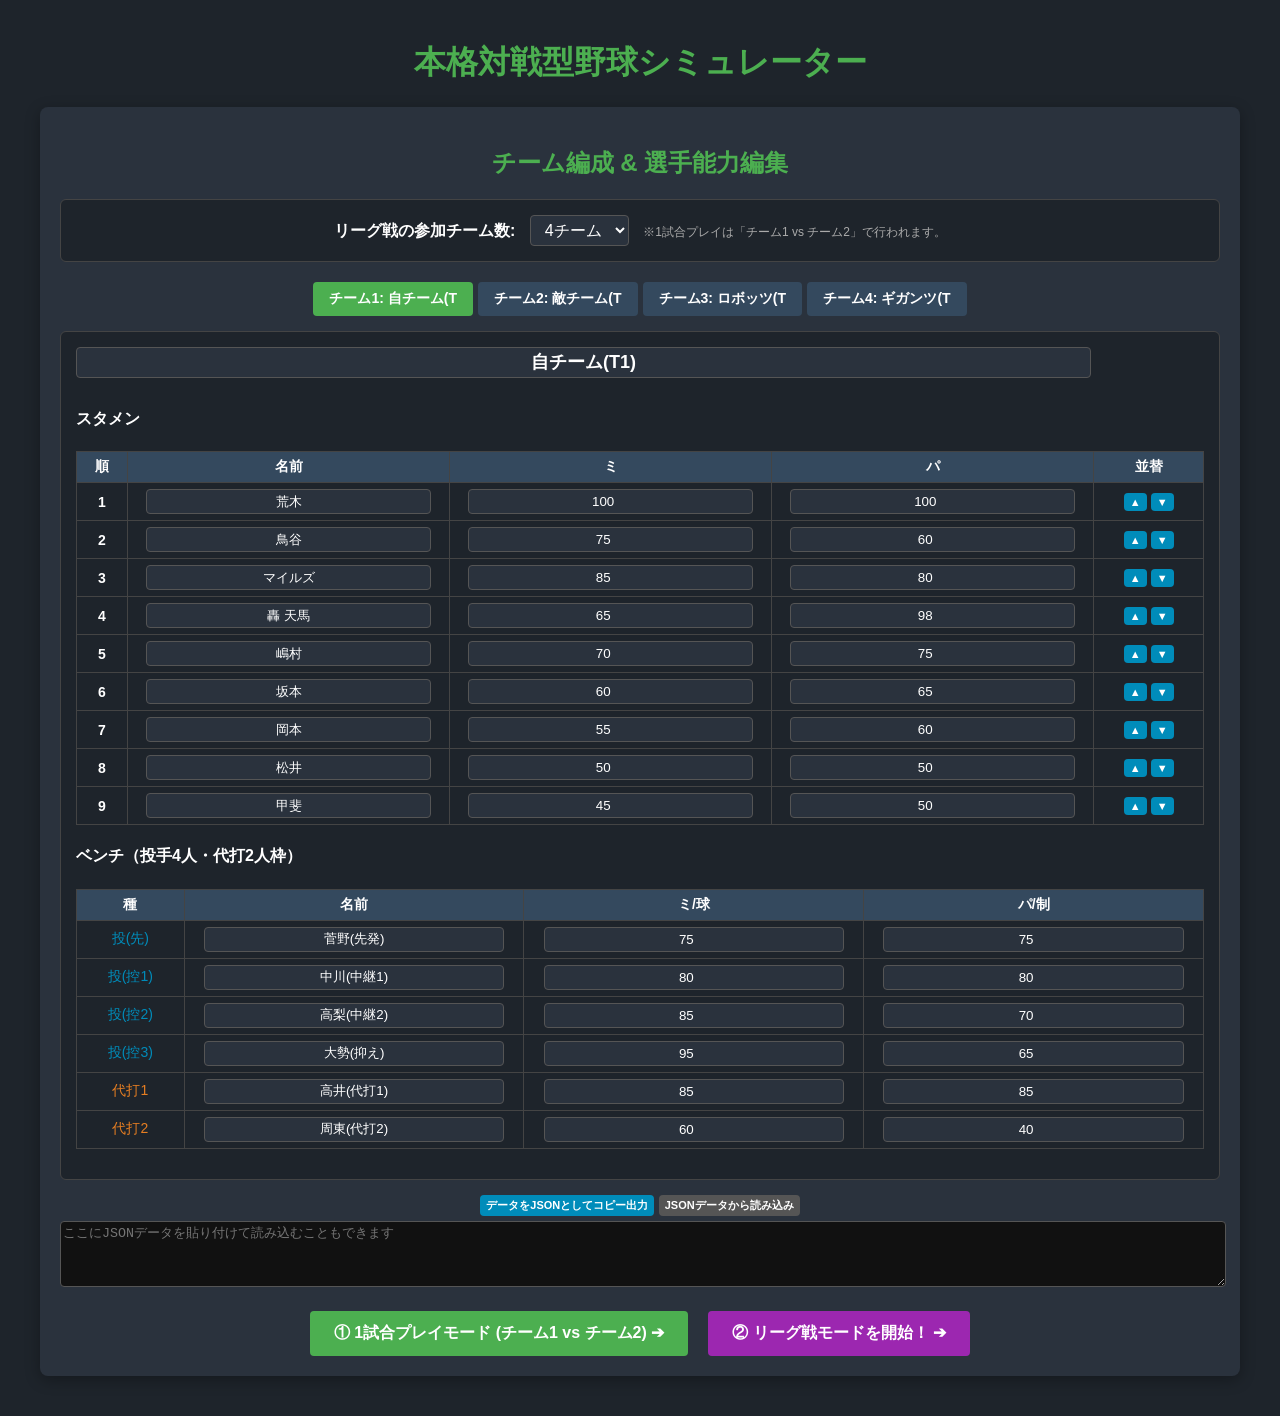
==== index.html.html @ 8494cbc6 "Add files via upload" ====
<!DOCTYPE html>
<html lang="ja">
<head>
    <meta charset="UTF-8">
    <meta name="viewport" content="width=device-width, initial-scale=1.0">
    <title>本格対戦型野球シミュレーター v11</title>
    <style>
        body {
            font-family: 'Helvetica Neue', Arial, sans-serif;
            background-color: #1e242b;
            color: #fff;
            margin: 0;
            padding: 20px;
        }
        h1, h2, h3 {
            text-align: center;
            color: #4caf50;
        }
        .container {
            max-width: 1200px;
            margin: 0 auto;
        }
        .box {
            background: #2a323d;
            padding: 20px;
            border-radius: 8px;
            box-shadow: 0 4px 15px rgba(0,0,0,0.3);
            margin-bottom: 20px;
        }
        .hidden { display: none !important; }
        
        /* 編集画面のレイアウト */
        .config-panel {
            background: #1e242b;
            padding: 15px;
            border-radius: 6px;
            margin-bottom: 20px;
            text-align: center;
            border: 1px solid #444;
        }
        .config-panel label {
            font-size: 16px;
            font-weight: bold;
            margin-right: 10px;
        }
        .config-panel select {
            font-size: 16px;
            padding: 5px 10px;
            background: #2a323d;
            color: #fff;
            border: 1px solid #555;
            border-radius: 4px;
        }
        .setup-tabs {
            display: flex;
            justify-content: center;
            gap: 5px;
            margin-bottom: 15px;
            flex-wrap: wrap;
        }
        .tab-btn {
            background: #34495e;
            color: #fff;
            padding: 8px 16px;
            border-radius: 4px;
            font-size: 14px;
        }
        .tab-btn.active {
            background: #4caf50;
        }
        .team-edit-area {
            background: #1e242b;
            padding: 15px;
            border-radius: 6px;
            border: 1px solid #444;
        }
        .team-name-input {
            width: 100%;
            font-size: 18px;
            font-weight: bold;
            color: #4caf50;
            background: #1e242b;
            border: 2px solid #4caf50;
            padding: 6px;
            border-radius: 4px;
            margin-bottom: 10px;
            box-sizing: border-box;
        }
        table {
            width: 100%;
            border-collapse: collapse;
            margin-bottom: 15px;
            background: #1e242b;
            font-size: 14px;
        }
        th, td {
            border: 1px solid #444;
            padding: 6px 8px;
            text-align: center;
        }
        th { background-color: #34495e; color: #fff; }
        input[type="text"], input[type="number"] {
            width: 90%;
            background: #2a323d;
            border: 1px solid #555;
            color: #fff;
            padding: 4px;
            text-align: center;
            border-radius: 4px;
        }
        
        /* ボタン */
        button {
            background-color: #4caf50; color: white; border: none;
            padding: 12px 24px; border-radius: 4px; cursor: pointer;
            font-size: 16px; font-weight: bold;
        }
        button:hover { background-color: #45a049; }
        .btn-sm { padding: 3px 6px; font-size: 11px; background-color: #008cba; }
        .btn-secondary { background-color: #555; }
        .btn-secondary:hover { background-color: #444; }
        .btn-orange { background-color: #ff9800; }
        .btn-orange:hover { background-color: #e68a00; }
        .btn-purple { background-color: #9c27b0; }
        .btn-purple:hover { background-color: #7b1fa2; }
        .btn-red { background-color: #e74c3c; }
        .btn-red:hover { background-color: #c0392b; }
        
        /* スコアボード */
        .scoreboard-table {
            width: 100%; font-weight: bold; font-family: monospace; font-size: 18px; margin-bottom: 20px;
        }
        .scoreboard-table th { background: #111; color: #aaa; }
        .scoreboard-table td { background: #222; color: #fff; font-size: 20px; }
        .scoreboard-table .total { color: #ffeb3b; }
        .scoreboard-table .current-team { color: #4caf50; }

        /* 試合画面の3カラムレイアウト */
        .game-layout {
            display: grid;
            grid-template-columns: 260px 1fr 260px;
            gap: 15px;
        }
        .team-display th { background: #222; }
        .team-display tr.highlight {
            background-color: #ffeb3b !important;
            color: #000 !important;
            font-weight: bold;
        }
        .bench-list {
            margin-top: 10px;
            background: #1e242b;
            padding: 8px;
            border-radius: 4px;
            font-size: 12px;
        }

        /* 中央の速報エリア */
        .center-panel {
            display: flex;
            flex-direction: column;
            gap: 15px;
        }
        .field-status {
            background: #145a32; border: 4px solid #111; border-radius: 8px;
            padding: 15px; display: flex; flex-direction: column; align-items: center; position: relative;
        }
        .diamond {
            position: relative; width: 100px; height: 100px;
            transform: rotate(45deg); margin-bottom: 15px;
            border: 2px dashed rgba(255,255,255,0.2);
        }
        .base {
            position: absolute; width: 16px; height: 16px; background-color: #555; border: 2px solid #fff;
        }
        .base.active { background-color: #ff9800; box-shadow: 0 0 10px #ff9800; }
        #first-base { top: -8px; right: -8px; }
        #second-base { top: -8px; left: -8px; }
        #third-base { bottom: -8px; left: -8px; }

        .pitch-result-overlay {
            font-size: 24px;
            font-weight: 900;
            text-shadow: 2px 2px 4px rgba(0,0,0,0.8);
            margin: 5px 0 10px 0;
            height: 30px;
            text-align: center;
        }

        .bso-container { width: 100%; font-family: monospace; font-size: 16px; background: rgba(0,0,0,0.5); padding: 8px; border-radius: 5px; }
        .bso-row { display: flex; align-items: center; margin: 2px 0; }
        .bso-label { width: 20px; font-weight: bold; }

        #game-log {
            height: 220px; overflow-y: auto; background: #111; color: #0f0;
            padding: 12px; font-family: monospace; border-radius: 4px; line-height: 1.5; border: 2px solid #333;
        }
        .info-box { background: #34495e; padding: 10px; border-radius: 4px; text-align: center; font-weight: bold; }

        .stats-section {
            margin-top: 30px;
            border-top: 2px dashed #555;
            padding-top: 20px;
        }
        .stats-section h3 { color: #ffeb3b; }
        .stats-section h4 { color: #4caf50; margin-bottom: 5px; margin-top: 15px;}

        .json-area { margin-top: 15px; text-align: center; }
        .json-area textarea {
            width: 100%; height: 60px; background: #111; color: #0f0; border: 1px solid #555; font-family: monospace; border-radius: 4px; margin-top: 5px;
        }
        .button-group {
            display: flex; justify-content: center; gap: 10px; flex-wrap: wrap; margin-top: 20px;
        }

        .league-layout {
            display: grid;
            grid-template-columns: 1fr 1fr;
            gap: 20px;
        }
        .league-log-box {
            background: #111; color: #0f0; padding: 15px; font-family: monospace; border-radius: 4px; height: 320px; overflow-y: auto; border: 2px solid #444;
        }
    </style>
</head>
<body>

<h1>本格対戦型野球シミュレーター</h1>

<div class="container">
    
    <div id="screen-setup" class="box">
        <h2>チーム編成 & 選手能力編集</h2>
        
        <div class="config-panel">
            <label for="league-team-count">リーグ戦の参加チーム数:</label>
            <select id="league-team-count" onchange="onTeamCountChange()">
                <option value="2">2チーム</option>
                <option value="3">3チーム</option>
                <option value="4" selected>4チーム</option>
                <option value="5">5チーム</option>
                <option value="6">6チーム</option>
            </select>
            <span style="font-size:12px; color:#aaa; margin-left:10px;">※1試合プレイは「チーム1 vs チーム2」で行われます。</span>
        </div>

        <div class="setup-tabs" id="team-tabs"></div>

        <div class="team-edit-area">
            <input type="text" id="team-name-input" class="team-name-input" value="" onchange="updateCurrentTeamName(this.value)">
            <div class="setup-layout">
                <div>
                    <h4>スタメン</h4>
                    <table>
                        <thead><tr><th>順</th><th>名前</th><th>ミ</th><th>パ</th><th>並替</th></tr></thead>
                        <tbody id="team-setup-tbody"></tbody>
                    </table>
                </div>
                <div>
                    <h4>ベンチ（投手4人・代打2人枠）</h4>
                    <table>
                        <thead><tr><th>種</th><th>名前</th><th>ミ/球</th><th>パ/制</th></tr></thead>
                        <tbody id="team-bench-tbody"></tbody>
                    </table>
                </div>
            </div>
        </div>

        <div class="json-area">
            <button class="btn-sm" onclick="exportData()">データをJSONとしてコピー出力</button>
            <button class="btn-sm btn-secondary" onclick="importData()">JSONデータから読み込み</button>
            <textarea id="json-io" placeholder="ここにJSONデータを貼り付けて読み込むこともできます"></textarea>
        </div>

        <div style="text-align: center; margin-top: 20px; display: flex; justify-content: center; gap: 20px;">
            <button id="to-game-btn">① 1試合プレイモード (チーム1 vs チーム2) ➔</button>
            <button id="to-league-btn" class="btn-purple">② リーグ戦モードを開始！ ➔</button>
        </div>
    </div>

    <div id="screen-league" class="box hidden">
        <h2>🏆 リーグ戦モード</h2>
        <div class="info-box" id="league-progress-info" style="margin-bottom: 15px; background: #8e44ad;">第1節</div>
        
        <div class="league-layout">
            <div>
                <h3>【現在の順位表】</h3>
                <table>
                    <thead>
                        <tr><th>順位</th><th>チーム名</th><th>試合</th><th>勝</th><th>敗</th><th>分</th><th>勝率</th></tr>
                    </thead>
                    <tbody id="league-standings-tbody"></tbody>
                </table>
                
                <h3 style="margin-top:20px;">【日程・対戦カード】</h3>
                <div style="max-height: 200px; overflow-y: auto; border: 1px solid #444;">
                    <table id="league-matches-table" style="margin-bottom:0;"></table>
                </div>
            </div>
            <div>
                <h3>【リーグ戦速報】</h3>
                <div id="league-log" class="league-log-box"></div>
            </div>
        </div>
        
        <div style="text-align: center; margin-top: 20px; display: flex; justify-content: center; gap: 10px; flex-wrap: wrap;">
            <button id="league-next-btn" class="btn-purple">次の試合を進行する ➔</button>
            <button id="league-instant-btn" class="btn-red">💥 リーグ結果を即座に表示</button>
            <button id="league-exit-btn" class="btn-secondary">リーグ戦を終了して戻る</button>
        </div>
    </div>

    <div id="screen-game" class="box hidden">
        <table class="scoreboard-table">
            <thead><tr id="sb-header"></tr></thead>
            <tbody>
                <tr id="sb-home"></tr>
                <tr id="sb-away"></tr>
            </tbody>
        </table>

        <div class="game-layout">
            <div class="team-display">
                <h4 style="margin:5px; text-align:center;" id="game-home-title">ホーム</h4>
                <table>
                    <thead><tr><th>打</th><th>名前</th></tr></thead>
                    <tbody id="home-live-roster"></tbody>
                </table>
                <div id="home-live-pitcher" style="font-size:12px; text-align:center; background:#111; padding:5px; border-radius:4px;"></div>
                
                <div class="bench-list" id="home-tactics">
                    <strong>【ベンチメンバー】</strong>
                    <div id="home-bench-actions" style="margin-top:5px;"></div>
                </div>
            </div>

            <div class="center-panel">
                <div class="info-box" id="match-info">1回表 攻撃中</div>
                <div class="field-status">
                    <div class="diamond">
                        <div id="first-base" class="base"></div>
                        <div id="second-base" class="base"></div>
                        <div id="third-base" class="base"></div>
                    </div>
                    <div id="pitch-result-text" class="pitch-result-overlay">PLAY BALL</div>
                    
                    <div class="bso-container">
                        <div class="bso-row"><span class="bso-label" style="color:#00ff00">B</span><span id="dots-b"></span></div>
                        <div class="bso-row"><span class="bso-label" style="color:#ffcc00">S</span><span id="dots-s"></span></div>
                        <div class="bso-row"><span class="bso-label" style="color:#ff0000">O</span><span id="dots-o"></span></div>
                    </div>
                </div>
                <div id="game-log"></div>
            </div>

            <div class="team-display">
                <h4 style="margin:5px; text-align:center;" id="game-away-title">ビジター</h4>
                <table>
                    <thead><tr><th>打</th><th>名前</th></tr></thead>
                    <tbody id="away-live-roster"></tbody>
                </table>
                <div id="away-live-pitcher" style="font-size:12px; text-align:center; background:#111; padding:5px; border-radius:4px;"></div>
                
                <div class="bench-list" id="away-tactics">
                    <strong>【ベンチメンバー】</strong>
                    <div id="away-bench-actions" style="margin-top:5px;"></div>
                </div>
            </div>
        </div>

        <div class="button-group">
            <button id="next-pitch-btn">1球すすめる</button>
            <button id="skip-to-6-btn" class="btn-orange">6回まで飛ばす</button>
            <button id="skip-to-7-btn" class="btn-orange">7回まで飛ばす</button>
            <button id="auto-game-btn" class="btn-secondary">一気に結果を見る</button>
            <button id="back-to-setup-btn" class="btn-secondary hidden">チーム編集に戻る</button>
            <button id="back-to-league-btn" class="btn-purple hidden">リーグ戦画面に戻る ➔</button>
        </div>

        <div id="stats-container" class="stats-section hidden">
            <h3>【個人成績表】</h3>
            <div class="setup-layout">
                <div>
                    <h4 id="stats-home-title">ホーム 打撃成績</h4>
                    <table id="home-batter-stats"></table>
                    <h4>投手成績</h4>
                    <table id="home-pitcher-stats"></table>
                </div>
                <div>
                    <h4 id="stats-away-title">ビジター 打撃成績</h4>
                    <table id="away-batter-stats"></table>
                    <h4>投手成績</h4>
                    <table id="away-pitcher-stats"></table>
                </div>
            </div>
        </div>
    </div>
</div>

<script>
    // 6チーム分のベースデータ
    let allTeamsTemplate = [
        {
            name: "自チーム(T1)",
            players: [
                { name: "荒木", meet: 100, power: 100, isOut: false }, { name: "鳥谷", meet: 75, power: 60, isOut: false },
                { name: "マイルズ", meet: 85, power: 80, isOut: false }, { name: "轟 天馬", meet: 65, power: 98, isOut: false },
                { name: "嶋村", meet: 70, power: 75, isOut: false }, { name: "坂本", meet: 60, power: 65, isOut: false },
                { name: "岡本", meet: 55, power: 60, isOut: false }, { name: "松井", meet: 50, power: 50, isOut: false },
                { name: "甲斐", meet: 45, power: 50, isOut: false }
            ],
            pitchers: [
                { name: "菅野(先発)", power: 75, control: 75, currentPower: 75, ip_outs: 0, h: 0, hr: 0, bb: 0, so: 0, r: 0, isOut: false },
                { name: "中川(中継1)", power: 80, control: 80, currentPower: 80, ip_outs: 0, h: 0, hr: 0, bb: 0, so: 0, r: 0, isOut: false },
                { name: "高梨(中継2)", power: 85, control: 70, currentPower: 85, ip_outs: 0, h: 0, hr: 0, bb: 0, so: 0, r: 0, isOut: false },
                { name: "大勢(抑え)", power: 95, control: 65, currentPower: 95, ip_outs: 0, h: 0, hr: 0, bb: 0, so: 0, r: 0, isOut: false }
            ],
            benchBatters: [
                { name: "高井(代打1)", meet: 85, power: 85, isOut: false }, { name: "周東(代打2)", meet: 60, power: 40, isOut: false }
            ]
        },
        {
            name: "敵チーム(T2)",
            players: [
                { name: "高橋", meet: 100, power: 100, isOut: false }, { name: "源田", meet: 70, power: 45, isOut: false },
                { name: "柳田", meet: 80, power: 90, isOut: false }, { name: "岡本（和）", meet: 65, power: 95, isOut: false },
                { name: "牧", meet: 75, power: 80, isOut: false }, { name: "近藤", meet: 85, power: 65, isOut: false },
                { name: "万波", meet: 60, power: 85, isOut: false }, { name: "長岡", meet: 65, power: 50, isOut: false },
                { name: "佐藤", meet: 55, power: 70, isOut: false }
            ],
            pitchers: [
                { name: "戸郷(先発)", power: 75, control: 75, currentPower: 75, ip_outs: 0, h: 0, hr: 0, bb: 0, so: 0, r: 0, isOut: false },
                { name: "栗林(中継1)", power: 82, control: 78, currentPower: 82, ip_outs: 0, h: 0, hr: 0, bb: 0, so: 0, r: 0, isOut: false },
                { name: "松井(中継2)", power: 88, control: 72, currentPower: 88, ip_outs: 0, h: 0, hr: 0, bb: 0, so: 0, r: 0, isOut: false },
                { name: "マルティネス", power: 96, control: 80, currentPower: 96, ip_outs: 0, h: 0, hr: 0, bb: 0, so: 0, r: 0, isOut: false }
            ],
            benchBatters: [
                { name: "八木(代打1)", meet: 90, power: 75, isOut: false }, { name: "浅村(代打2)", meet: 80, power: 85, isOut: false }
            ]
        },
        {
            name: "ロボッツ(T3)",
            players: [
                { name: "R-1号", meet: 70, power: 70, isOut: false }, { name: "R-2号", meet: 65, power: 60, isOut: false },
                { name: "R-3号", meet: 80, power: 85, isOut: false }, { name: "R-4号", meet: 75, power: 95, isOut: false },
                { name: "R-5号", meet: 70, power: 80, isOut: false }, { name: "R-6号", meet: 60, power: 70, isOut: false },
                { name: "R-7号", meet: 65, power: 65, isOut: false }, { name: "R-8号", meet: 55, power: 60, isOut: false },
                { name: "R-9号", meet: 50, power: 55, isOut: false }
            ],
            pitchers: [
                { name: "アイアン(先)", power: 80, control: 80, currentPower: 80, ip_outs: 0, h: 0, hr: 0, bb: 0, so: 0, r: 0, isOut: false },
                { name: "スチール(中1)", power: 75, control: 75, currentPower: 75, ip_outs: 0, h: 0, hr: 0, bb: 0, so: 0, r: 0, isOut: false },
                { name: "ボルト(中2)", power: 85, control: 65, currentPower: 85, ip_outs: 0, h: 0, hr: 0, bb: 0, so: 0, r: 0, isOut: false },
                { name: "サイボーグ(抑)", power: 90, control: 70, currentPower: 90, ip_outs: 0, h: 0, hr: 0, bb: 0, so: 0, r: 0, isOut: false }
            ],
            benchBatters: [
                { name: "R-代打A", meet: 80, power: 70, isOut: false }, { name: "R-代打B", meet: 60, power: 90, isOut: false }
            ]
        },
        {
            name: "ギガンツ(T4)",
            players: [
                { name: "大山", meet: 75, power: 75, isOut: false }, { name: "中野", meet: 80, power: 50, isOut: false },
                { name: "森", meet: 70, power: 80, isOut: false }, { name: "山川", meet: 60, power: 95, isOut: false },
                { name: "浅村", meet: 75, power: 85, isOut: false }, { name: "源田", meet: 65, power: 45, isOut: false },
                { name: "紅林", meet: 70, power: 65, isOut: false }, { name: "木浪", meet: 65, power: 50, isOut: false },
                { name: "梅野", meet: 55, power: 60, isOut: false }
            ],
            pitchers: [
                { name: "宮城(先発)", power: 80, control: 85, currentPower: 80, ip_outs: 0, h: 0, hr: 0, bb: 0, so: 0, r: 0, isOut: false },
                { name: "平良(中継1)", power: 88, control: 70, currentPower: 88, ip_outs: 0, h: 0, hr: 0, bb: 0, so: 0, r: 0, isOut: false },
                { name: "山崎(中継2)", power: 82, control: 80, currentPower: 82, ip_outs: 0, h: 0, hr: 0, bb: 0, so: 0, r: 0, isOut: false },
                { name: "益田(抑え)", power: 85, control: 75, currentPower: 85, ip_outs: 0, h: 0, hr: 0, bb: 0, so: 0, r: 0, isOut: false }
            ],
            benchBatters: [
                { name: "中村(代打)", meet: 70, power: 80, isOut: false }, { name: "糸原(代打)", meet: 75, power: 50, isOut: false }
            ]
        },
        {
            name: "ブラザーズ(T5)",
            players: [
                { name: "兄打A", meet: 80, power: 70, isOut: false }, { name: "弟打B", meet: 75, power: 65, isOut: false },
                { name: "兄打C", meet: 70, power: 85, isOut: false }, { name: "弟打D", meet: 65, power: 90, isOut: false },
                { name: "兄打E", meet: 70, power: 75, isOut: false }, { name: "弟打F", meet: 65, power: 65, isOut: false },
                { name: "兄打G", meet: 60, power: 60, isOut: false }, { name: "弟打H", meet: 55, power: 55, isOut: false },
                { name: "兄打I", meet: 50, power: 50, isOut: false }
            ],
            pitchers: [
                { name: "長男投(先)", power: 78, control: 78, currentPower: 78, ip_outs: 0, h: 0, hr: 0, bb: 0, so: 0, r: 0, isOut: false },
                { name: "次男投(中1)", power: 80, control: 72, currentPower: 80, ip_outs: 0, h: 0, hr: 0, bb: 0, so: 0, r: 0, isOut: false },
                { name: "三男投(中2)", power: 83, control: 68, currentPower: 83, ip_outs: 0, h: 0, hr: 0, bb: 0, so: 0, r: 0, isOut: false },
                { name: "四男投(抑)", power: 92, control: 70, currentPower: 92, ip_outs: 0, h: 0, hr: 0, bb: 0, so: 0, r: 0, isOut: false }
            ],
            benchBatters: [
                { name: "五男(代)", meet: 70, power: 70, isOut: false }, { name: "六男(代)", meet: 60, power: 60, isOut: false }
            ]
        },
        {
            name: "フェニックス(T6)",
            players: [
                { name: "不死鳥1", meet: 85, power: 75, isOut: false }, { name: "不死鳥2", meet: 75, power: 70, isOut: false },
                { name: "不死鳥3", meet: 80, power: 85, isOut: false }, { name: "不死鳥4", meet: 70, power: 99, isOut: false },
                { name: "不死鳥5", meet: 75, power: 80, isOut: false }, { name: "不死鳥6", meet: 65, power: 70, isOut: false },
                { name: "不死鳥7", meet: 70, power: 60, isOut: false }, { name: "不死鳥8", meet: 60, power: 65, isOut: false },
                { name: "不死鳥9", meet: 55, power: 55, isOut: false }
            ],
            pitchers: [
                { name: "火の鳥(先)", power: 82, control: 76, currentPower: 82, ip_outs: 0, h: 0, hr: 0, bb: 0, so: 0, r: 0, isOut: false },
                { name: "バーン(中1)", power: 78, control: 82, currentPower: 78, ip_outs: 0, h: 0, hr: 0, bb: 0, so: 0, r: 0, isOut: false },
                { name: "フレア(中2)", power: 85, control: 70, currentPower: 85, ip_outs: 0, h: 0, hr: 0, bb: 0, so: 0, r: 0, isOut: false },
                { name: "マグマ(抑)", power: 94, control: 68, currentPower: 94, ip_outs: 0, h: 0, hr: 0, bb: 0, so: 0, r: 0, isOut: false }
            ],
            benchBatters: [
                { name: "アッシュ(代)", meet: 75, power: 75, isOut: false }, { name: "ブレイズ(代)", meet: 65, power: 85, isOut: false }
            ]
        }
    ];

    let teamDataList = JSON.parse(JSON.stringify(allTeamsTemplate)); // 現在編集中の全チームデータ
    let currentEditingTeamIdx = 0; // 現在タブで選択中のチーム

    // 動的対戦データ参照用（試合画面で使用）
    let teamData = { home: null, away: null };

    // リーグ戦管理データ
    let isLeagueMode = false;
    let league = {
        teams: [],
        matches: [],
        currentMatchIdx: 0
    };

    let currentPitcher = { home: null, away: null };
    let allGamePitchers = []; 

    let game = {
        inning: 1, isTop: true, outs: 0, balls: 0, strikes: 0,
        runners: [false, false, false],
        homeScores: Array(9).fill("-"), awayScores: Array(9).fill("-"),
        homeTotal: 0, awayTotal: 0, homeBatterIdx: 0, awayBatterIdx: 0, gameOver: false
    };

    function deepCopy(obj) { return JSON.parse(JSON.stringify(obj)); }

    // 起動・チーム数変更時処理
    function onTeamCountChange() {
        renderTabs();
        if (currentEditingTeamIdx >= getSelectedTeamCount()) {
            currentEditingTeamIdx = 0;
        }
        renderCurrentTeamSetup();
    }

    function getSelectedTeamCount() {
        return parseInt(document.getElementById('league-team-count').value) || 4;
    }

    function renderTabs() {
        const container = document.getElementById('team-tabs');
        container.innerHTML = '';
        const count = getSelectedTeamCount();
        for (let i = 0; i < count; i++) {
            const btn = document.createElement('button');
            btn.className = `tab-btn ${i === currentEditingTeamIdx ? 'active' : ''}`;
            btn.innerText = `チーム${i+1}: ${teamDataList[i].name.substring(0,6)}`;
            btn.onclick = () => {
                currentEditingTeamIdx = i;
                renderTabs();
                renderCurrentTeamSetup();
            };
            container.appendChild(btn);
        }
    }

    function renderCurrentTeamSetup() {
        const team = teamDataList[currentEditingTeamIdx];
        document.getElementById('team-name-input').value = team.name;

        // スタメン描画
        const tbody = document.getElementById('team-setup-tbody');
        tbody.innerHTML = '';
        team.players.forEach((p, idx) => {
            const tr = document.createElement('tr');
            tr.innerHTML = `
                <td><strong>${idx+1}</strong></td>
                <td><input type="text" value="${p.name}" onchange="teamDataList[${currentEditingTeamIdx}].players[${idx}].name=this.value"></td>
                <td><input type="number" value="${p.meet}" onchange="teamDataList[${currentEditingTeamIdx}].players[${idx}].meet=parseInt(this.value)||0"></td>
                <td><input type="number" value="${p.power}" onchange="teamDataList[${currentEditingTeamIdx}].players[${idx}].power=parseInt(this.value)||0"></td>
                <td>
                    <button class="btn-sm" onclick="moveOrder(${idx}, -1)">▲</button>
                    <button class="btn-sm" onclick="moveOrder(${idx}, 1)">▼</button>
                </td>
            `;
            tbody.appendChild(tr);
        });

        // ベンチ描画
        const benchTbody = document.getElementById('team-bench-tbody');
        benchTbody.innerHTML = '';
        team.pitchers.forEach((p, idx) => {
            const tr = document.createElement('tr');
            tr.innerHTML = `
                <td style="color:#008cba">投${idx===0?'(先)':`(控${idx})`}</td>
                <td><input type="text" value="${p.name}" onchange="teamDataList[${currentEditingTeamIdx}].pitchers[${idx}].name=this.value"></td>
                <td><input type="number" value="${p.power}" onchange="teamDataList[${currentEditingTeamIdx}].pitchers[${idx}].power=parseInt(this.value)||0"></td>
                <td><input type="number" value="${p.control}" onchange="teamDataList[${currentEditingTeamIdx}].pitchers[${idx}].control=parseInt(this.value)||0"></td>
            `;
            benchTbody.appendChild(tr);
        });
        team.benchBatters.forEach((p, idx) => {
            const tr = document.createElement('tr');
            tr.innerHTML = `
                <td style="color:#e67e22">代打${idx+1}</td>
                <td><input type="text" value="${p.name}" onchange="teamDataList[${currentEditingTeamIdx}].benchBatters[${idx}].name=this.value"></td>
                <td><input type="number" value="${p.meet}" onchange="teamDataList[${currentEditingTeamIdx}].benchBatters[${idx}].meet=parseInt(this.value)||0"></td>
                <td><input type="number" value="${p.power}" onchange="teamDataList[${currentEditingTeamIdx}].benchBatters[${idx}].power=parseInt(this.value)||0"></td>
            `;
            benchTbody.appendChild(tr);
        });
    }

    window.updateCurrentTeamName = (val) => {
        teamDataList[currentEditingTeamIdx].name = val;
        renderTabs();
    };

    window.moveOrder = (idx, dir) => {
        let arr = teamDataList[currentEditingTeamIdx].players;
        if (idx + dir >= 0 && idx + dir < arr.length) {
            [arr[idx], arr[idx+dir]] = [arr[idx+dir], arr[idx]];
            renderCurrentTeamSetup();
        }
    };

    window.exportData = () => {
        const jsonStr = JSON.stringify({ count: getSelectedTeamCount(), list: teamDataList }, null, 2);
        document.getElementById('json-io').value = jsonStr;
        navigator.clipboard.writeText(jsonStr);
        alert("設定JSONデータをコピーしました！");
    };

    window.importData = () => {
        const jsonStr = document.getElementById('json-io').value;
        try {
            const parsed = JSON.parse(jsonStr);
            if(parsed.list && Array.isArray(parsed.list)) {
                teamDataList = parsed.list;
                if(parsed.count) document.getElementById('league-team-count').value = parsed.count;
                onTeamCountChange();
                alert("正常に読み込みました！");
            } else { alert("データの形式が正しくありません。"); }
        } catch(e) { alert("JSONの読み込みに失敗しました。"); }
    };

    // ① 1試合プレイモード開始 (Team1 vs Team2)
    document.getElementById('to-game-btn').addEventListener('click', () => {
        isLeagueMode = false;
        document.getElementById('screen-setup').classList.add('hidden');
        document.getElementById('screen-game').classList.remove('hidden');
        document.getElementById('stats-container').classList.add('hidden');
        document.getElementById('back-to-setup-btn').classList.add('hidden');
        document.getElementById('back-to-league-btn').classList.add('hidden');
        
        // チーム1とチーム2をセット
        teamData.home = teamDataList[0];
        teamData.away = teamDataList[1];

        setupRosterNames(teamData.home, teamData.away);
        initGame();
    });

    // ② リーグ戦モード開始
    document.getElementById('to-league-btn').addEventListener('click', () => {
        isLeagueMode = true;
        document.getElementById('screen-setup').classList.add('hidden');
        document.getElementById('screen-league').classList.remove('hidden');
        document.getElementById('league-log').innerHTML = "【リーグ戦開幕】シーズンがスタートしました！<br>";
        initLeague();
    });

    document.getElementById('league-exit-btn').addEventListener('click', () => {
        document.getElementById('screen-league').classList.add('hidden');
        document.getElementById('screen-setup').classList.remove('hidden');
        onTeamCountChange();
    });

    function setupRosterNames(homeTeam, awayTeam) {
        document.getElementById('game-home-title').innerText = homeTeam.name;
        document.getElementById('game-away-title').innerText = awayTeam.name;
        document.getElementById('stats-home-title').innerText = homeTeam.name + " 打撃成績";
        document.getElementById('stats-away-title').innerText = awayTeam.name + " 打撃成績";
    }

    // リーグ戦初期化（総当たり日程生成）
    function initLeague() {
        const count = getSelectedTeamCount();
        league.teams = [];
        for (let i = 0; i < count; i++) {
            league.teams.push({
                id: i,
                data: deepCopy(teamDataList[i]),
                w: 0, l: 0, d: 0,
                name: teamDataList[i].name
            });
        }

        // ラウンドロビン（総当たり）日程アルゴリズム
        league.matches = [];
        let t = [];
        for (let i = 0; i < count; i++) t.push(i);
        if (count % 2 !== 0) t.push(-1); // 奇数の場合はバイ（お休み）を設ける

        let numTeams = t.length;
        let rounds = numTeams - 1;
        let matchesPerRound = numTeams / 2;

        let matchIndex = 1;
        for (let r = 0; r < rounds; r++) {
            for (let m = 0; m < matchesPerRound; m++) {
                let home = t[m];
                let away = t[numTeams - 1 - m];
                if (home !== -1 && away !== -1) {
                    league.matches.push({
                        round: r + 1,
                        home: home,
                        away: away,
                        played: false,
                        scoreH: 0,
                        scoreA: 0
                    });
                }
            }
            // 配列を回転させる（最初の要素固定）
            t.splice(1, 0, t.pop());
        }

        // 節（round）で昇順ソート
        league.matches.sort((a, b) => a.round - b.round);
        league.currentMatchIdx = 0;
        updateLeagueUI();
    }

    function updateLeagueUI() {
        // 順位表更新
        let sortedTeams = [...league.teams].sort((a, b) => {
            let winRateA = (a.w + a.l) > 0 ? a.w / (a.w + a.l) : 0;
            let winRateB = (b.w + b.l) > 0 ? b.w / (b.w + b.l) : 0;
            if (winRateB !== winRateA) return winRateB - winRateA;
            return b.w - a.w; // 勝率が同じなら勝ち数順
        });

        const tbody = document.getElementById('league-standings-tbody');
        tbody.innerHTML = '';
        sortedTeams.forEach((t, index) => {
            let total = t.w + t.l + t.d;
            let rate = (t.w + t.l) > 0 ? (t.w / (t.w + t.l)).toFixed(3) : ".000";
            const tr = document.createElement('tr');
            tr.innerHTML = `<td>${index+1}</td><td><strong>${t.name}</strong></td><td>${total}</td><td>${t.w}</td><td>${t.l}</td><td>${t.d}</td><td>${rate}</td>`;
            tbody.appendChild(tr);
        });

        // 日程表更新
        const matchTable = document.getElementById('league-matches-table');
        matchTable.innerHTML = `<thead><tr><th>節</th><th>先攻(ホーム)</th><th>スコア</th><th>後攻(ビジター)</th><th>状態</th></tr></thead><tbody>`;
        league.matches.forEach(m => {
            let scoreStr = m.played ? `${m.scoreH} - ${m.scoreA}` : "vs";
            let statusStr = m.played ? "終了" : "未進行";
            if (!m.played && league.matches[league.currentMatchIdx] === m) {
                statusStr = "⭐ 次の試合";
            }
            matchTable.innerHTML += `<tr><td>第${m.round}節</td><td>${league.teams[m.home].name}</td><td style="font-weight:bold; color:#ffeb3b;">${scoreStr}</td><td>${league.teams[m.away].name}</td><td>${statusStr}</td></tr>`;
        });
        matchTable.innerHTML += `</tbody>`;

        // 進行管理
        let currentMatch = league.matches[league.currentMatchIdx];
        if (!currentMatch) {
            document.getElementById('league-progress-info').innerText = "全日程終了！";
            document.getElementById('league-next-btn').innerText = "全日程が終了しました";
            document.getElementById('league-next-btn').disabled = true;
            document.getElementById('league-instant-btn').disabled = true;
            addLeagueLog(`🏆 リーグ全日程終了！ 優勝は 🌟【${sortedTeams[0].name}】🌟 です！`);
        } else {
            document.getElementById('league-progress-info').innerText = `第${currentMatch.round}節 進行中`;
            document.getElementById('league-next-btn').disabled = false;
            document.getElementById('league-instant-btn').disabled = false;
            let hName = league.teams[currentMatch.home].name;
            let aName = league.teams[currentMatch.away].name;
            
            // チーム1（プレイヤー想定）が絡む試合かどうか
            if (currentMatch.home === 0 || currentMatch.away === 0) {
                document.getElementById('league-next-btn').innerText = `自チームの試合を開始 (${hName} vs ${aName}) ➔`;
            } else {
                document.getElementById('league-next-btn').innerText = `CPUの試合を進行 (${hName} vs ${aName}) ➔`;
            }
        }
    }

    function addLeagueLog(text) {
        const logBox = document.getElementById('league-log');
        logBox.innerHTML += text + "<br>";
        logBox.scrollTop = logBox.scrollHeight;
    }

    // 次の試合を進行する
    document.getElementById('league-next-btn').addEventListener('click', () => {
        let currentMatch = league.matches[league.currentMatchIdx];
        if (!currentMatch) return;

        if (currentMatch.home === 0 || currentMatch.away === 0) {
            // プレイヤーが関わる試合は観戦・操作画面へ
            document.getElementById('screen-league').classList.add('hidden');
            document.getElementById('screen-game').classList.remove('hidden');
            document.getElementById('stats-container').classList.add('hidden');
            document.getElementById('back-to-setup-btn').classList.add('hidden');
            document.getElementById('back-to-league-btn').classList.remove('hidden');

            teamData.home = league.teams[currentMatch.home].data;
            teamData.away = league.teams[currentMatch.away].data;

            setupRosterNames(teamData.home, teamData.away);
            initGame();
        } else {
            // CPU同士の試合は高速シミュレート
            simulateCpuMatch(currentMatch);
        }
    });

    // 💥 リーグ結果を即座に表示するボタン
    document.getElementById('league-instant-btn').addEventListener('click', () => {
        addLeagueLog(`⚡ 残りの全試合を高速シミュレートします...`);
        while (league.currentMatchIdx < league.matches.length) {
            let currentMatch = league.matches[league.currentMatchIdx];
            simulateCpuMatch(currentMatch);
        }
        updateLeagueUI();
    });

    // バックグラウンドで高速結果作成
    function simulateCpuMatch(match) {
        let hScore = Math.floor(Math.random() * 7) + Math.floor(Math.random() * 4);
        let aScore = Math.floor(Math.random() * 7) + Math.floor(Math.random() * 4);
        
        match.scoreH = hScore;
        match.scoreA = aScore;
        match.played = true;

        let tHome = league.teams[match.home];
        let tAway = league.teams[match.away];

        if (hScore > aScore) { tHome.w++; tAway.l++; }
        else if (aScore > hScore) { tAway.w++; tHome.l++; }
        else { tHome.d++; tAway.d++; }

        addLeagueLog(`第${match.round}節: 🔷 ${tHome.name} ${hScore} - ${aScore} ${tAway.name} 🔶`);
        league.currentMatchIdx++;
    }

    // 試合画面からリーグ戦画面に戻る
    document.getElementById('back-to-league-btn').addEventListener('click', () => {
        document.getElementById('screen-game').classList.add('hidden');
        document.getElementById('screen-league').classList.remove('hidden');
        updateLeagueUI();
    });

    document.getElementById('back-to-setup-btn').addEventListener('click', () => {
        document.getElementById('screen-game').classList.add('hidden');
        document.getElementById('screen-setup').classList.remove('hidden');
        onTeamCountChange();
    });

    // 以下、野球シミュレーション共通コアロジック
    function initGame() {
        game = {
            inning: 1, isTop: true, outs: 0, balls: 0, strikes: 0,
            runners: [false, false, false],
            homeScores: Array(9).fill("-"), awayScores: Array(9).fill("-"),
            homeTotal: 0, awayTotal: 0, homeBatterIdx: 0, awayBatterIdx: 0, gameOver: false
        };
        game.homeScores[0] = 0;

        ['home', 'away'].forEach(t => {
            teamData[t].players.forEach(p => {
                p.isOut = false;
                p.stats = { pa: 0, ab: 0, h: 0, d2: 0, d3: 0, hr: 0, rbi: 0, bb: 0, so: 0 };
            });
            teamData[t].benchBatters.forEach(p => {
                p.isOut = false;
                p.stats = { pa: 0, ab: 0, h: 0, d2: 0, d3: 0, hr: 0, rbi: 0, bb: 0, so: 0 };
            });
            teamData[t].pitchers.forEach(p => {
                p.isOut = false;
                p.currentPower = p.power; 
                p.ip_outs = 0; p.h = 0; p.hr = 0; p.bb = 0; p.so = 0; p.r = 0;
            });
        });

        currentPitcher.home = teamData.home.pitchers[0];
        currentPitcher.away = teamData.away.pitchers[0];
        currentPitcher.home.isOut = true;
        currentPitcher.away.isOut = true;
        allGamePitchers = [currentPitcher.home, currentPitcher.away];

        document.getElementById('game-log').innerHTML = "【試合開始】プレイボール！<br>";
        document.getElementById('pitch-result-text').innerText = "PLAY BALL";
        document.getElementById('pitch-result-text').style.color = "#fff";
        
        renderLiveRosters();
        updateUI();
    }

    function renderLiveRosters() {
        ['home', 'away'].forEach(team => {
            const tbody = document.getElementById(`${team}-live-roster`);
            tbody.innerHTML = '';
            teamData[team].players.forEach((p, idx) => {
                const tr = document.createElement('tr');
                tr.id = `${team}-batter-${idx}`;
                tr.innerHTML = `<td>${idx+1}</td><td>${p.name}</td>`;
                tbody.appendChild(tr);
            });
        });
    }

    function showVisualResult(text, color) {
        const el = document.getElementById('pitch-result-text');
        el.innerText = text;
        el.style.color = color;
    }

    function stepPitch() {
        if (game.gameOver) return;

        let batter = game.isTop ? teamData.home.players[game.homeBatterIdx] : teamData.away.players[game.awayBatterIdx];
        let pitcher = game.isTop ? currentPitcher.away : currentPitcher.home;

        pitcher.currentPower = Math.max(20, pitcher.currentPower - 0.35);

        let rand = Math.random() * 100;
        let inPlayChance = 44; 

        let strikeChance = 35 + (pitcher.control * 0.35) - (batter.meet * 0.08);
        if (strikeChance > 75) strikeChance = 75;
        if (strikeChance < 20) strikeChance = 20;

        if (rand < inPlayChance) { 
            processBatting(batter, pitcher);
        } else if (rand < inPlayChance + strikeChance) {
            game.strikes++;
            if (game.strikes >= 3) {
                addLog(`❌ ${batter.name}、三振！`);
                showVisualResult("STRIKE OUT", "#ff3333");
                batter.stats.pa++; batter.stats.ab++; batter.stats.so++; pitcher.so++;
                processOut();
            } else { 
                addLog("⚾ ストライク！"); 
                showVisualResult("STRIKE", "#ffcc00");
            }
        } else {
            game.balls++;
            if (game.balls >= 4) {
                addLog(`🚶 ${batter.name}、フォアボール！`);
                showVisualResult("WALK", "#00ffcc");
                batter.stats.pa++; batter.stats.bb++; pitcher.bb++;
                processWalk(batter);
            } else { 
                addLog("🟢 ボール。"); 
                showVisualResult("BALL", "#00ff00");
            }
        }
        updateUI();
    }

    function skipToInning(targetInning) {
        if (game.gameOver) return;
        addLog(`\n⏩ ${targetInning - 1}回終了まで一気にジャンプします...`);
        while (!game.gameOver && !(game.inning === targetInning && game.isTop)) {
            stepPitch();
        }
        showVisualResult(`${targetInning}回表 再開`, "#ffeb3b");
        addLog(`\n--- ${game.inning}回表 ${teamData.home.name}の攻撃から再開します ---`);
        updateUI();
    }

    function processBatting(batter, pitcher) {
        batter.stats.pa++;
        let diffM = batter.meet - pitcher.currentPower;
        let hitChance = 46 + (diffM * 0.5); 
        if (hitChance < 12) hitChance = 12;

        let rand = Math.random() * 100;

        if (rand < hitChance) {
            batter.stats.ab++; batter.stats.h++; pitcher.h++;
            let diffP = batter.power - pitcher.currentPower;
            let targetTotalBases = 2.1 + (diffP * 0.016);
            if (targetTotalBases < 1.3) targetTotalBases = 1.3;

            let p3 = 0.05; let p2 = 0.26; 
            let p4 = (targetTotalBases - 1.4) / 2.8; 
            if (p4 < 0) p4 = 0;

            let hitRand = Math.random();
            let bases = 1; let hitText = "シングルヒット！"; let visualText = "HIT";

            if (hitRand < p4) {
                bases = 4; hitText = "ホームラン！！"; batter.stats.hr++; pitcher.hr++; visualText = "HOME RUN !!";
            } else if (hitRand < p4 + p3) {
                bases = 3; hitText = "スリーベースヒット！"; batter.stats.d3++; visualText = "3-BASE HIT";
            } else if (hitRand < p4 + p3 + p2) {
                bases = 2; hitText = "ツーベースヒット！"; batter.stats.d2++; visualText = "2-BASE HIT";
            }

            addLog(`🔥 ${batter.name}、${hitText}`);
            showVisualResult(visualText, "#ffff00");
            
            let oldScore = game.isTop ? game.homeTotal : game.awayTotal;
            advanceRunners(bases);
            let newScore = game.isTop ? game.homeTotal : game.awayTotal;
            let runs = newScore - oldScore;
            if (runs > 0) batter.stats.rbi += runs;

            resetCount(); nextBatter();
        } else {
            batter.stats.ab++;
            let outType = Math.random() > 0.5 ? "ゴロアウト" : "フライアウト";
            addLog(`❌ ${batter.name}、${outType}。`);
            showVisualResult("OUT", "#aaaaaa");
            processOut();
        }
    }

    function processWalk(batter) {
        let runs = 0;
        if (game.runners[0]) {
            if (game.runners[1]) {
                if (game.runners[2]) { runs++; }
                game.runners[2] = true;
            }
            game.runners[1] = true;
        }
        game.runners[0] = true;
        if (runs > 0) {
            addPoints(runs);
            batter.stats.rbi += runs;
            addLog(`✨ 押し出しフォアボールで1点追加！`);
        }
        resetCount(); nextBatter();
    }

    function advanceRunners(bases) {
        let runs = 0;
        for (let b = 0; b < bases; b++) {
            if (game.runners[2]) { runs++; game.runners[2] = false; }
            if (game.runners[1]) { game.runners[2] = true; game.runners[1] = false; }
            if (game.runners[0]) { game.runners[1] = true; game.runners[0] = false; }
            if (b === 0) game.runners[0] = true;
            else if (b === 1) { game.runners[0] = false; game.runners[1] = true; }
        }
        if (runs > 0) addPoints(runs);
    }

    function addPoints(runs) {
        let pitcher = game.isTop ? currentPitcher.away : currentPitcher.home;
        pitcher.r += runs;
        if (game.isTop) {
            game.homeTotal += runs;
            game.homeScores[game.inning - 1] = (game.homeScores[game.inning - 1] === "-" ? 0 : game.homeScores[game.inning - 1]) + runs;
        } else {
            game.awayTotal += runs;
            game.awayScores[game.inning - 1] = (game.awayScores[game.inning - 1] === "-" ? 0 : game.awayScores[game.inning - 1]) + runs;
        }
    }

    function processOut() {
        game.outs++;
        let pitcher = game.isTop ? currentPitcher.away : currentPitcher.home;
        pitcher.ip_outs++; 
        resetCount();
        if (game.outs >= 3) {
            addLog(`チェンジ！`);
            game.runners = [false, false, false]; game.outs = 0;

            if (!game.isTop && game.inning >= 9) { endGame(); } 
            else if (game.isTop) {
                game.isTop = false; game.awayScores[game.inning - 1] = 0;
                addLog(`\n--- ${game.inning}回裏 ${teamData.away.name}の攻撃 ---`);
            } else {
                game.inning++;
                if (game.inning > 9) { endGame(); } 
                else {
                    game.isTop = true; game.homeScores[game.inning - 1] = 0;
                    addLog(`\n--- ${game.inning}回表 ${teamData.home.name}の攻撃 ---`);
                }
            }
        }
        nextBatter();
    }

    function endGame() {
        game.gameOver = true;
        addLog(`\n🎉 【試合終了】 ${teamData.home.name} ${game.homeTotal} - ${game.awayTotal} ${teamData.away.name}`);
        showVisualResult("GAME SET", "#ffeb3b");
        displayStats();

        if (isLeagueMode) {
            let currentMatch = league.matches[league.currentMatchIdx];
            currentMatch.scoreH = game.homeTotal;
            currentMatch.scoreA = game.awayTotal;
            currentMatch.played = true;

            let tHome = league.teams[currentMatch.home];
            let tAway = league.teams[currentMatch.away];

            if (game.homeTotal > game.awayTotal) { tHome.w++; tAway.l++; } 
            else if (game.awayTotal > game.homeTotal) { tAway.w++; tHome.l++; } 
            else { tHome.d++; tAway.d++; }

            addLeagueLog(`第${currentMatch.round}節: 🔷 ${tHome.name} ${game.homeTotal} - ${game.awayTotal} ${tAway.name} 🔶`);
            league.currentMatchIdx++;
        }
    }

    function resetCount() { game.balls = 0; game.strikes = 0; }
    function nextBatter() {
        if (game.gameOver) return;
        if (game.isTop) { game.homeBatterIdx = (game.homeBatterIdx + 1) % 9; } 
        else { game.awayBatterIdx = (game.awayBatterIdx + 1) % 9; }
    }

    window.callPinchHitter = (team, benchIdx) => {
        if (game.gameOver) return;
        if ((team === 'home' && !game.isTop) || (team === 'away' && game.isTop)) {
            alert("攻撃中のチームしか代打を出せません！"); return;
        }
        let bIdx = team === 'home' ? game.homeBatterIdx : game.awayBatterIdx;
        let oldPlayer = teamData[team].players[bIdx];
        let newPlayer = teamData[team].benchBatters[benchIdx];

        addLog(`📣 【代打交代】 ${oldPlayer.name} に代わって ${newPlayer.name} !!`);
        teamData[team].players[bIdx] = newPlayer; newPlayer.isOut = true; 
        renderLiveRosters(); updateUI();
    };

    window.callRelief = (team, pitcherIdx) => {
        if (game.gameOver) return;
        if ((team === 'home' && game.isTop) || (team === 'away' && !game.isTop)) {
            alert("守備中のチームしかリリーフを送れません！"); return;
        }
        let newPitcher = teamData[team].pitchers[pitcherIdx];
        let oldPitcher = currentPitcher[team];

        addLog(`📣 【投手交代】 ピッチャー ${oldPitcher.name} に代わりまして ${newPitcher.name} !!`);
        currentPitcher[team] = newPitcher; newPitcher.isOut = true;
        if(!allGamePitchers.includes(newPitcher)){ allGamePitchers.push(newPitcher); }
        updateUI();
    };

    function updateUI() {
        const header = document.getElementById('sb-header');
        const homeRow = document.getElementById('sb-home');
        const awayRow = document.getElementById('sb-away');
        let head = '<th>TEAM</th>';
        let hLine = `<td class="${game.isTop && !game.gameOver ? 'current-team' : ''}">${teamData.home.name.substring(0, 4)}</td>`;
        let aLine = `<td class="${!game.isTop && !game.gameOver ? 'current-team' : ''}">${teamData.away.name.substring(0, 4)}</td>`;
        for (let i = 1; i <= 9; i++) {
            head += `<th>${i}</th>`; hLine += `<td>${game.homeScores[i-1]}</td>`; aLine += `<td>${game.awayScores[i-1]}</td>`;
        }
        head += '<th class="total">R</th>'; hLine += `<td class="total">${game.homeTotal}</td>`; aLine += `<td class="total">${game.awayTotal}</td>`;
        header.innerHTML = head; homeRow.innerHTML = hLine; awayRow.innerHTML = aLine;

        document.getElementById('dots-b').innerHTML = '●'.repeat(game.balls) + '○'.repeat(3 - game.balls);
        document.getElementById('dots-s').innerHTML = '●'.repeat(game.strikes) + '○'.repeat(2 - game.strikes);
        document.getElementById('dots-o').innerHTML = '●'.repeat(game.outs) + '○'.repeat(2 - game.outs);
        document.getElementById('first-base').className = game.runners[0] ? 'base active' : 'base';
        document.getElementById('second-base').className = game.runners[1] ? 'base active' : 'base';
        document.getElementById('third-base').className = game.runners[2] ? 'base active' : 'base';
        document.getElementById('match-info').innerText = game.gameOver ? "試合終了" : `${game.inning}回${game.isTop ? '表' : '裏'} ${game.isTop ? teamData.home.name : teamData.away.name}の攻撃`;

        document.getElementById(`home-live-pitcher`).innerText = `投: ${currentPitcher.home.name}\n(球威:${Math.round(currentPitcher.home.currentPower)} 制:${currentPitcher.home.control})`;
        document.getElementById(`away-live-pitcher`).innerText = `投: ${currentPitcher.away.name}\n(球威:${Math.round(currentPitcher.away.currentPower)} 制:${currentPitcher.away.control})`;

        ['home', 'away'].forEach(team => {
            for (let i = 0; i < 9; i++) { document.getElementById(`${team}-batter-${i}`).classList.remove('highlight'); }
        });
        if (!game.gameOver) {
            if (game.isTop) { document.getElementById(`home-batter-${game.homeBatterIdx}`).classList.add('highlight'); } 
            else { document.getElementById(`away-batter-${game.awayBatterIdx}`).classList.add('highlight'); }
        }

        updateBenchActionDOM('home'); updateBenchActionDOM('away');

        if (game.gameOver || game.inning >= 7) { document.getElementById('skip-to-6-btn').classList.add('hidden'); } 
        else { document.getElementById('skip-to-6-btn').classList.remove('hidden'); }
        if (game.gameOver || game.inning >= 8) { document.getElementById('skip-to-7-btn').classList.add('hidden'); } 
        else { document.getElementById('skip-to-7-btn').classList.remove('hidden'); }

        if (game.gameOver) {
            document.getElementById('next-pitch-btn').classList.add('hidden');
            document.getElementById('auto-game-btn').classList.add('hidden');
            if (isLeagueMode) {
                document.getElementById('back-to-setup-btn').classList.add('hidden');
                document.getElementById('back-to-league-btn').classList.remove('hidden');
            } else {
                document.getElementById('back-to-setup-btn').classList.remove('hidden');
                document.getElementById('back-to-league-btn').classList.add('hidden');
            }
        } else {
            document.getElementById('next-pitch-btn').classList.remove('hidden');
            document.getElementById('auto-game-btn').classList.remove('hidden');
            document.getElementById('back-to-setup-btn').classList.add('hidden');
            document.getElementById('back-to-league-btn').classList.add('hidden');
        }
    }

    function updateBenchActionDOM(team) {
        const container = document.getElementById(`${team}-bench-actions`);
        container.innerHTML = '';
        teamData[team].pitchers.forEach((p, idx) => {
            if (currentPitcher[team] !== p && !p.isOut) {
                const btn = document.createElement('button'); btn.className = "btn-sm btn-secondary"; btn.style.margin = "2px";
                btn.innerText = `投: ${p.name}`; btn.onclick = () => callRelief(team, idx); container.appendChild(btn);
            }
        });
        teamData[team].benchBatters.forEach((p, idx) => {
            if (!p.isOut) {
                const btn = document.createElement('button'); btn.className = "btn-sm btn-secondary"; btn.style.margin = "2px";
                btn.innerText = `代打: ${p.name}`; btn.onclick = () => callPinchHitter(team, idx); container.appendChild(btn);
            }
        });
        if(container.innerHTML === '') container.innerText = "利用可能な控え選手はいません";
    }

    function addLog(text) {
        const logDiv = document.getElementById('game-log'); logDiv.innerHTML += text + "<br>"; logDiv.scrollTop = logDiv.scrollHeight;
    }

    function displayStats() {
        document.getElementById('stats-container').classList.remove('hidden');
        let allHomeBatters = [...teamData.home.players, ...teamData.home.benchBatters].filter(p => p.stats.pa > 0);
        let allAwayBatters = [...teamData.away.players, ...teamData.away.benchBatters].filter(p => p.stats.pa > 0);
        renderBatterTable('home-batter-stats', allHomeBatters); renderBatterTable('away-batter-stats', allAwayBatters);
        renderPitcherTable('home-pitcher-stats', allGamePitchers.filter(p => teamData.home.pitchers.includes(p)));
        renderPitcherTable('away-pitcher-stats', allGamePitchers.filter(p => teamData.away.pitchers.includes(p)));
    }

    function renderBatterTable(tableId, players) {
        const table = document.getElementById(tableId);
        let html = `<thead><tr><th>名前</th><th>打席</th><th>打数</th><th>安打</th><th>本塁打</th><th>打点</th><th>四球</th><th>三振</th><th>打率</th></tr></thead><tbody>`;
        players.forEach(p => {
            let avg = p.stats.ab > 0 ? (p.stats.h / p.stats.ab).toFixed(3) : ".000"; if (avg.startsWith("0.")) avg = avg.substring(1);
            html += `<tr><td><strong>${p.name}</strong></td><td>${p.stats.pa}</td><td>${p.stats.ab}</td><td>${p.stats.h}</td><td>${p.stats.hr}</td><td>${p.stats.rbi}</td><td>${p.stats.bb}</td><td>${p.stats.so}</td><td style="color:#ffeb3b; font-weight:bold;">${avg}</td></tr>`;
        });
        table.innerHTML = html + "</tbody>";
    }

    function renderPitcherTable(tableId, pitchers) {
        const table = document.getElementById(tableId);
        let html = `<thead><tr><th>名前</th><th>投球回</th><th>被安</th><th>被本</th><th>四球</th><th>三振</th><th>失点</th></tr></thead><tbody>`;
        pitchers.forEach(p => {
            let ip_str = `${Math.floor(p.ip_outs / 3)}${p.ip_outs % 3 > 0 ? ' ' + (p.ip_outs % 3) + '/3' : ''}`;
            html += `<tr><td><strong>${p.name}</strong></td><td>${ip_str}</td><td>${p.h}</td><td>${p.hr}</td><td>${p.bb}</td><td>${p.so}</td><td style="color:#ff4f4f; font-weight:bold;">${p.r}</td></tr>`;
        });
        table.innerHTML = html + "</tbody>";
    }

    document.getElementById('next-pitch-btn').addEventListener('click', stepPitch);
    document.getElementById('auto-game-btn').addEventListener('click', () => { while (!game.gameOver) { stepPitch(); } });
    document.getElementById('skip-to-6-btn').addEventListener('click', () => skipToInning(7));
    document.getElementById('skip-to-7-btn').addEventListener('click', () => skipToInning(8));

    // 初回初期化
    onTeamCountChange();
</script>

</body>
</html>
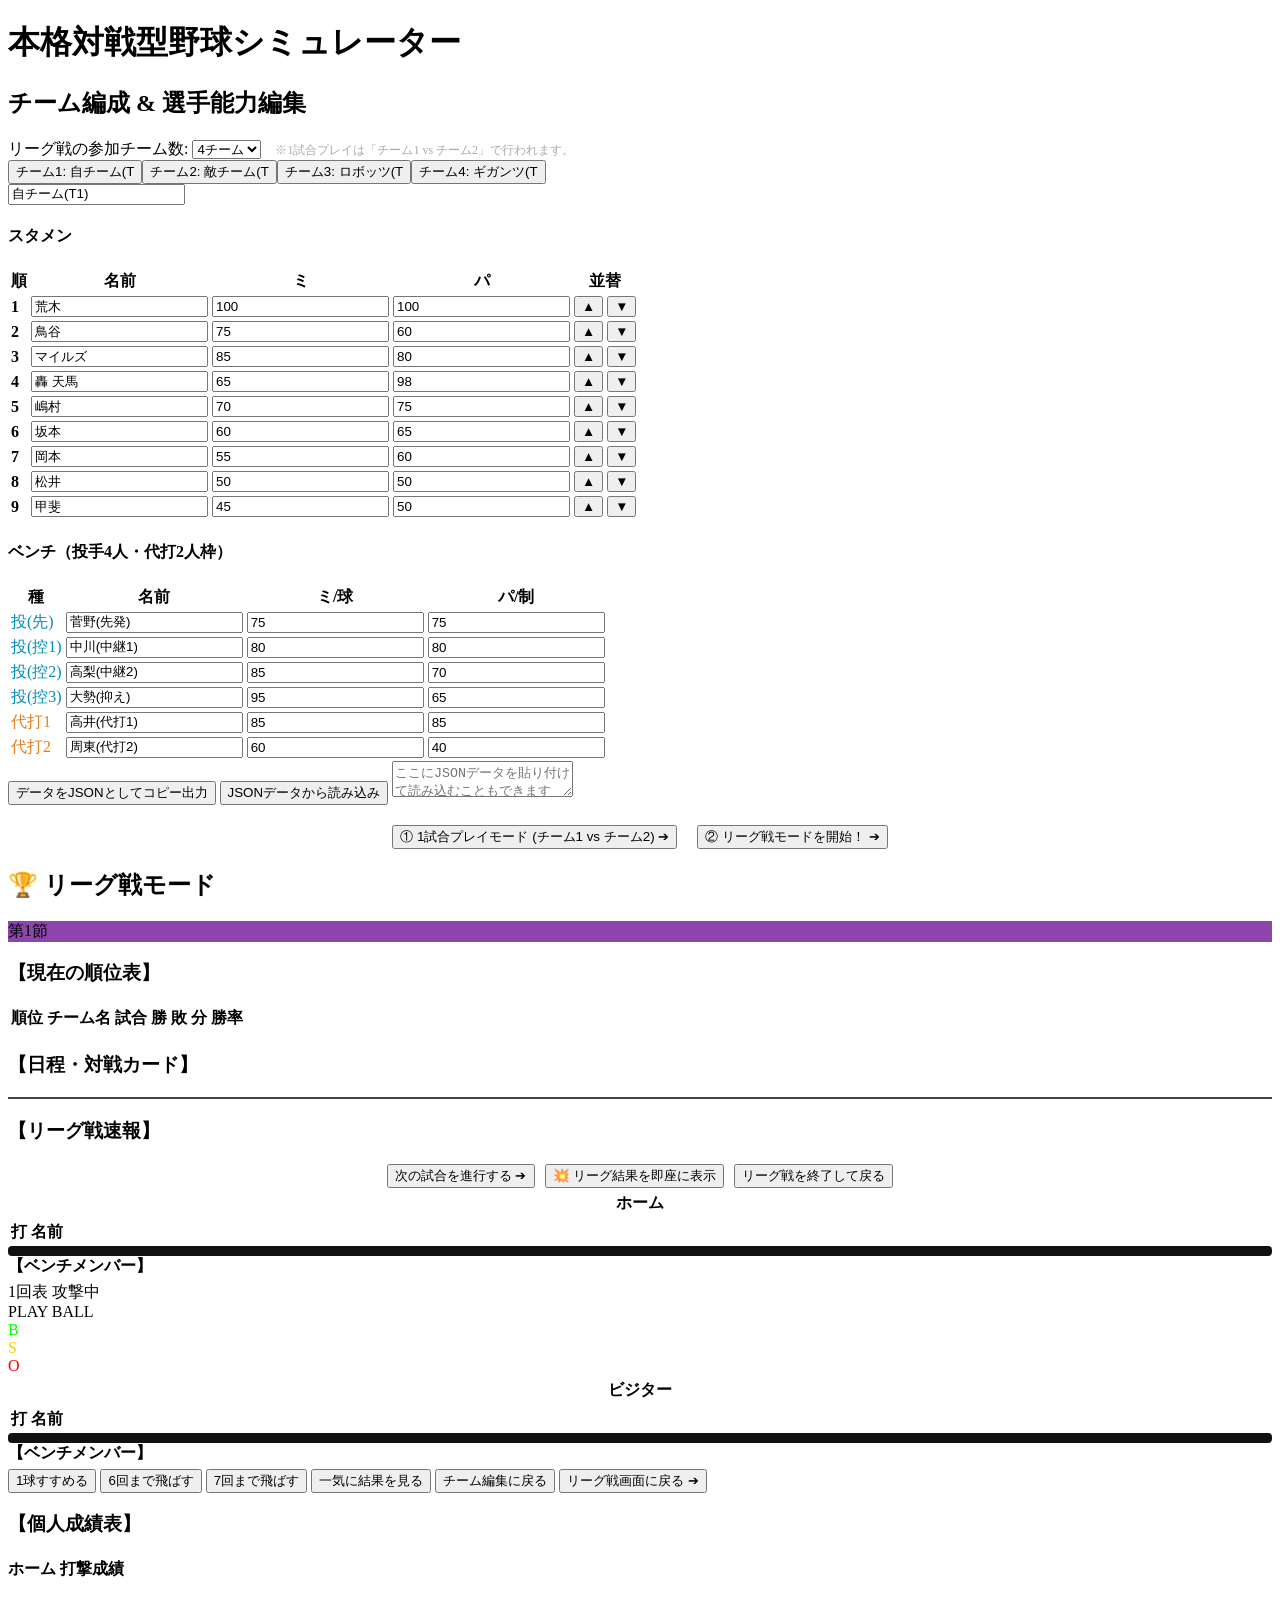
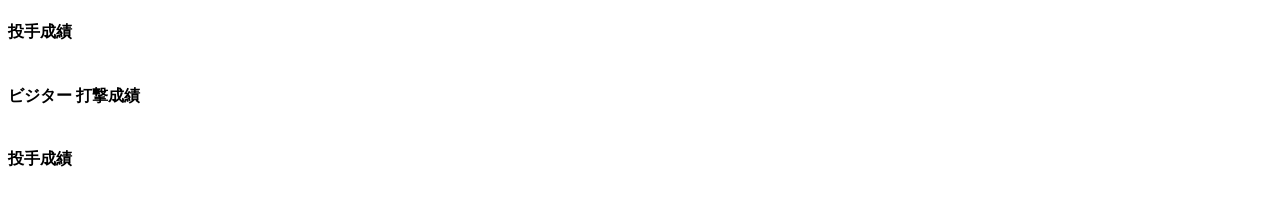
==== commit 322c5402: "Add files via upload" ====
--- a/index.html.html
+++ b/index.html.html
@@ -4,224 +4,7 @@
     <meta charset="UTF-8">
     <meta name="viewport" content="width=device-width, initial-scale=1.0">
     <title>本格対戦型野球シミュレーター v11</title>
-    <style>
-        body {
-            font-family: 'Helvetica Neue', Arial, sans-serif;
-            background-color: #1e242b;
-            color: #fff;
-            margin: 0;
-            padding: 20px;
-        }
-        h1, h2, h3 {
-            text-align: center;
-            color: #4caf50;
-        }
-        .container {
-            max-width: 1200px;
-            margin: 0 auto;
-        }
-        .box {
-            background: #2a323d;
-            padding: 20px;
-            border-radius: 8px;
-            box-shadow: 0 4px 15px rgba(0,0,0,0.3);
-            margin-bottom: 20px;
-        }
-        .hidden { display: none !important; }
-        
-        /* 編集画面のレイアウト */
-        .config-panel {
-            background: #1e242b;
-            padding: 15px;
-            border-radius: 6px;
-            margin-bottom: 20px;
-            text-align: center;
-            border: 1px solid #444;
-        }
-        .config-panel label {
-            font-size: 16px;
-            font-weight: bold;
-            margin-right: 10px;
-        }
-        .config-panel select {
-            font-size: 16px;
-            padding: 5px 10px;
-            background: #2a323d;
-            color: #fff;
-            border: 1px solid #555;
-            border-radius: 4px;
-        }
-        .setup-tabs {
-            display: flex;
-            justify-content: center;
-            gap: 5px;
-            margin-bottom: 15px;
-            flex-wrap: wrap;
-        }
-        .tab-btn {
-            background: #34495e;
-            color: #fff;
-            padding: 8px 16px;
-            border-radius: 4px;
-            font-size: 14px;
-        }
-        .tab-btn.active {
-            background: #4caf50;
-        }
-        .team-edit-area {
-            background: #1e242b;
-            padding: 15px;
-            border-radius: 6px;
-            border: 1px solid #444;
-        }
-        .team-name-input {
-            width: 100%;
-            font-size: 18px;
-            font-weight: bold;
-            color: #4caf50;
-            background: #1e242b;
-            border: 2px solid #4caf50;
-            padding: 6px;
-            border-radius: 4px;
-            margin-bottom: 10px;
-            box-sizing: border-box;
-        }
-        table {
-            width: 100%;
-            border-collapse: collapse;
-            margin-bottom: 15px;
-            background: #1e242b;
-            font-size: 14px;
-        }
-        th, td {
-            border: 1px solid #444;
-            padding: 6px 8px;
-            text-align: center;
-        }
-        th { background-color: #34495e; color: #fff; }
-        input[type="text"], input[type="number"] {
-            width: 90%;
-            background: #2a323d;
-            border: 1px solid #555;
-            color: #fff;
-            padding: 4px;
-            text-align: center;
-            border-radius: 4px;
-        }
-        
-        /* ボタン */
-        button {
-            background-color: #4caf50; color: white; border: none;
-            padding: 12px 24px; border-radius: 4px; cursor: pointer;
-            font-size: 16px; font-weight: bold;
-        }
-        button:hover { background-color: #45a049; }
-        .btn-sm { padding: 3px 6px; font-size: 11px; background-color: #008cba; }
-        .btn-secondary { background-color: #555; }
-        .btn-secondary:hover { background-color: #444; }
-        .btn-orange { background-color: #ff9800; }
-        .btn-orange:hover { background-color: #e68a00; }
-        .btn-purple { background-color: #9c27b0; }
-        .btn-purple:hover { background-color: #7b1fa2; }
-        .btn-red { background-color: #e74c3c; }
-        .btn-red:hover { background-color: #c0392b; }
-        
-        /* スコアボード */
-        .scoreboard-table {
-            width: 100%; font-weight: bold; font-family: monospace; font-size: 18px; margin-bottom: 20px;
-        }
-        .scoreboard-table th { background: #111; color: #aaa; }
-        .scoreboard-table td { background: #222; color: #fff; font-size: 20px; }
-        .scoreboard-table .total { color: #ffeb3b; }
-        .scoreboard-table .current-team { color: #4caf50; }
-
-        /* 試合画面の3カラムレイアウト */
-        .game-layout {
-            display: grid;
-            grid-template-columns: 260px 1fr 260px;
-            gap: 15px;
-        }
-        .team-display th { background: #222; }
-        .team-display tr.highlight {
-            background-color: #ffeb3b !important;
-            color: #000 !important;
-            font-weight: bold;
-        }
-        .bench-list {
-            margin-top: 10px;
-            background: #1e242b;
-            padding: 8px;
-            border-radius: 4px;
-            font-size: 12px;
-        }
-
-        /* 中央の速報エリア */
-        .center-panel {
-            display: flex;
-            flex-direction: column;
-            gap: 15px;
-        }
-        .field-status {
-            background: #145a32; border: 4px solid #111; border-radius: 8px;
-            padding: 15px; display: flex; flex-direction: column; align-items: center; position: relative;
-        }
-        .diamond {
-            position: relative; width: 100px; height: 100px;
-            transform: rotate(45deg); margin-bottom: 15px;
-            border: 2px dashed rgba(255,255,255,0.2);
-        }
-        .base {
-            position: absolute; width: 16px; height: 16px; background-color: #555; border: 2px solid #fff;
-        }
-        .base.active { background-color: #ff9800; box-shadow: 0 0 10px #ff9800; }
-        #first-base { top: -8px; right: -8px; }
-        #second-base { top: -8px; left: -8px; }
-        #third-base { bottom: -8px; left: -8px; }
-
-        .pitch-result-overlay {
-            font-size: 24px;
-            font-weight: 900;
-            text-shadow: 2px 2px 4px rgba(0,0,0,0.8);
-            margin: 5px 0 10px 0;
-            height: 30px;
-            text-align: center;
-        }
-
-        .bso-container { width: 100%; font-family: monospace; font-size: 16px; background: rgba(0,0,0,0.5); padding: 8px; border-radius: 5px; }
-        .bso-row { display: flex; align-items: center; margin: 2px 0; }
-        .bso-label { width: 20px; font-weight: bold; }
-
-        #game-log {
-            height: 220px; overflow-y: auto; background: #111; color: #0f0;
-            padding: 12px; font-family: monospace; border-radius: 4px; line-height: 1.5; border: 2px solid #333;
-        }
-        .info-box { background: #34495e; padding: 10px; border-radius: 4px; text-align: center; font-weight: bold; }
-
-        .stats-section {
-            margin-top: 30px;
-            border-top: 2px dashed #555;
-            padding-top: 20px;
-        }
-        .stats-section h3 { color: #ffeb3b; }
-        .stats-section h4 { color: #4caf50; margin-bottom: 5px; margin-top: 15px;}
-
-        .json-area { margin-top: 15px; text-align: center; }
-        .json-area textarea {
-            width: 100%; height: 60px; background: #111; color: #0f0; border: 1px solid #555; font-family: monospace; border-radius: 4px; margin-top: 5px;
-        }
-        .button-group {
-            display: flex; justify-content: center; gap: 10px; flex-wrap: wrap; margin-top: 20px;
-        }
-
-        .league-layout {
-            display: grid;
-            grid-template-columns: 1fr 1fr;
-            gap: 20px;
-        }
-        .league-log-box {
-            background: #111; color: #0f0; padding: 15px; font-family: monospace; border-radius: 4px; height: 320px; overflow-y: auto; border: 2px solid #444;
-        }
-    </style>
+    <link rel="stylesheet" href="style.css">
 </head>
 <body>
 
@@ -397,881 +180,6 @@
     </div>
 </div>
 
-<script>
-    // 6チーム分のベースデータ
-    let allTeamsTemplate = [
-        {
-            name: "自チーム(T1)",
-            players: [
-                { name: "荒木", meet: 100, power: 100, isOut: false }, { name: "鳥谷", meet: 75, power: 60, isOut: false },
-                { name: "マイルズ", meet: 85, power: 80, isOut: false }, { name: "轟 天馬", meet: 65, power: 98, isOut: false },
-                { name: "嶋村", meet: 70, power: 75, isOut: false }, { name: "坂本", meet: 60, power: 65, isOut: false },
-                { name: "岡本", meet: 55, power: 60, isOut: false }, { name: "松井", meet: 50, power: 50, isOut: false },
-                { name: "甲斐", meet: 45, power: 50, isOut: false }
-            ],
-            pitchers: [
-                { name: "菅野(先発)", power: 75, control: 75, currentPower: 75, ip_outs: 0, h: 0, hr: 0, bb: 0, so: 0, r: 0, isOut: false },
-                { name: "中川(中継1)", power: 80, control: 80, currentPower: 80, ip_outs: 0, h: 0, hr: 0, bb: 0, so: 0, r: 0, isOut: false },
-                { name: "高梨(中継2)", power: 85, control: 70, currentPower: 85, ip_outs: 0, h: 0, hr: 0, bb: 0, so: 0, r: 0, isOut: false },
-                { name: "大勢(抑え)", power: 95, control: 65, currentPower: 95, ip_outs: 0, h: 0, hr: 0, bb: 0, so: 0, r: 0, isOut: false }
-            ],
-            benchBatters: [
-                { name: "高井(代打1)", meet: 85, power: 85, isOut: false }, { name: "周東(代打2)", meet: 60, power: 40, isOut: false }
-            ]
-        },
-        {
-            name: "敵チーム(T2)",
-            players: [
-                { name: "高橋", meet: 100, power: 100, isOut: false }, { name: "源田", meet: 70, power: 45, isOut: false },
-                { name: "柳田", meet: 80, power: 90, isOut: false }, { name: "岡本（和）", meet: 65, power: 95, isOut: false },
-                { name: "牧", meet: 75, power: 80, isOut: false }, { name: "近藤", meet: 85, power: 65, isOut: false },
-                { name: "万波", meet: 60, power: 85, isOut: false }, { name: "長岡", meet: 65, power: 50, isOut: false },
-                { name: "佐藤", meet: 55, power: 70, isOut: false }
-            ],
-            pitchers: [
-                { name: "戸郷(先発)", power: 75, control: 75, currentPower: 75, ip_outs: 0, h: 0, hr: 0, bb: 0, so: 0, r: 0, isOut: false },
-                { name: "栗林(中継1)", power: 82, control: 78, currentPower: 82, ip_outs: 0, h: 0, hr: 0, bb: 0, so: 0, r: 0, isOut: false },
-                { name: "松井(中継2)", power: 88, control: 72, currentPower: 88, ip_outs: 0, h: 0, hr: 0, bb: 0, so: 0, r: 0, isOut: false },
-                { name: "マルティネス", power: 96, control: 80, currentPower: 96, ip_outs: 0, h: 0, hr: 0, bb: 0, so: 0, r: 0, isOut: false }
-            ],
-            benchBatters: [
-                { name: "八木(代打1)", meet: 90, power: 75, isOut: false }, { name: "浅村(代打2)", meet: 80, power: 85, isOut: false }
-            ]
-        },
-        {
-            name: "ロボッツ(T3)",
-            players: [
-                { name: "R-1号", meet: 70, power: 70, isOut: false }, { name: "R-2号", meet: 65, power: 60, isOut: false },
-                { name: "R-3号", meet: 80, power: 85, isOut: false }, { name: "R-4号", meet: 75, power: 95, isOut: false },
-                { name: "R-5号", meet: 70, power: 80, isOut: false }, { name: "R-6号", meet: 60, power: 70, isOut: false },
-                { name: "R-7号", meet: 65, power: 65, isOut: false }, { name: "R-8号", meet: 55, power: 60, isOut: false },
-                { name: "R-9号", meet: 50, power: 55, isOut: false }
-            ],
-            pitchers: [
-                { name: "アイアン(先)", power: 80, control: 80, currentPower: 80, ip_outs: 0, h: 0, hr: 0, bb: 0, so: 0, r: 0, isOut: false },
-                { name: "スチール(中1)", power: 75, control: 75, currentPower: 75, ip_outs: 0, h: 0, hr: 0, bb: 0, so: 0, r: 0, isOut: false },
-                { name: "ボルト(中2)", power: 85, control: 65, currentPower: 85, ip_outs: 0, h: 0, hr: 0, bb: 0, so: 0, r: 0, isOut: false },
-                { name: "サイボーグ(抑)", power: 90, control: 70, currentPower: 90, ip_outs: 0, h: 0, hr: 0, bb: 0, so: 0, r: 0, isOut: false }
-            ],
-            benchBatters: [
-                { name: "R-代打A", meet: 80, power: 70, isOut: false }, { name: "R-代打B", meet: 60, power: 90, isOut: false }
-            ]
-        },
-        {
-            name: "ギガンツ(T4)",
-            players: [
-                { name: "大山", meet: 75, power: 75, isOut: false }, { name: "中野", meet: 80, power: 50, isOut: false },
-                { name: "森", meet: 70, power: 80, isOut: false }, { name: "山川", meet: 60, power: 95, isOut: false },
-                { name: "浅村", meet: 75, power: 85, isOut: false }, { name: "源田", meet: 65, power: 45, isOut: false },
-                { name: "紅林", meet: 70, power: 65, isOut: false }, { name: "木浪", meet: 65, power: 50, isOut: false },
-                { name: "梅野", meet: 55, power: 60, isOut: false }
-            ],
-            pitchers: [
-                { name: "宮城(先発)", power: 80, control: 85, currentPower: 80, ip_outs: 0, h: 0, hr: 0, bb: 0, so: 0, r: 0, isOut: false },
-                { name: "平良(中継1)", power: 88, control: 70, currentPower: 88, ip_outs: 0, h: 0, hr: 0, bb: 0, so: 0, r: 0, isOut: false },
-                { name: "山崎(中継2)", power: 82, control: 80, currentPower: 82, ip_outs: 0, h: 0, hr: 0, bb: 0, so: 0, r: 0, isOut: false },
-                { name: "益田(抑え)", power: 85, control: 75, currentPower: 85, ip_outs: 0, h: 0, hr: 0, bb: 0, so: 0, r: 0, isOut: false }
-            ],
-            benchBatters: [
-                { name: "中村(代打)", meet: 70, power: 80, isOut: false }, { name: "糸原(代打)", meet: 75, power: 50, isOut: false }
-            ]
-        },
-        {
-            name: "ブラザーズ(T5)",
-            players: [
-                { name: "兄打A", meet: 80, power: 70, isOut: false }, { name: "弟打B", meet: 75, power: 65, isOut: false },
-                { name: "兄打C", meet: 70, power: 85, isOut: false }, { name: "弟打D", meet: 65, power: 90, isOut: false },
-                { name: "兄打E", meet: 70, power: 75, isOut: false }, { name: "弟打F", meet: 65, power: 65, isOut: false },
-                { name: "兄打G", meet: 60, power: 60, isOut: false }, { name: "弟打H", meet: 55, power: 55, isOut: false },
-                { name: "兄打I", meet: 50, power: 50, isOut: false }
-            ],
-            pitchers: [
-                { name: "長男投(先)", power: 78, control: 78, currentPower: 78, ip_outs: 0, h: 0, hr: 0, bb: 0, so: 0, r: 0, isOut: false },
-                { name: "次男投(中1)", power: 80, control: 72, currentPower: 80, ip_outs: 0, h: 0, hr: 0, bb: 0, so: 0, r: 0, isOut: false },
-                { name: "三男投(中2)", power: 83, control: 68, currentPower: 83, ip_outs: 0, h: 0, hr: 0, bb: 0, so: 0, r: 0, isOut: false },
-                { name: "四男投(抑)", power: 92, control: 70, currentPower: 92, ip_outs: 0, h: 0, hr: 0, bb: 0, so: 0, r: 0, isOut: false }
-            ],
-            benchBatters: [
-                { name: "五男(代)", meet: 70, power: 70, isOut: false }, { name: "六男(代)", meet: 60, power: 60, isOut: false }
-            ]
-        },
-        {
-            name: "フェニックス(T6)",
-            players: [
-                { name: "不死鳥1", meet: 85, power: 75, isOut: false }, { name: "不死鳥2", meet: 75, power: 70, isOut: false },
-                { name: "不死鳥3", meet: 80, power: 85, isOut: false }, { name: "不死鳥4", meet: 70, power: 99, isOut: false },
-                { name: "不死鳥5", meet: 75, power: 80, isOut: false }, { name: "不死鳥6", meet: 65, power: 70, isOut: false },
-                { name: "不死鳥7", meet: 70, power: 60, isOut: false }, { name: "不死鳥8", meet: 60, power: 65, isOut: false },
-                { name: "不死鳥9", meet: 55, power: 55, isOut: false }
-            ],
-            pitchers: [
-                { name: "火の鳥(先)", power: 82, control: 76, currentPower: 82, ip_outs: 0, h: 0, hr: 0, bb: 0, so: 0, r: 0, isOut: false },
-                { name: "バーン(中1)", power: 78, control: 82, currentPower: 78, ip_outs: 0, h: 0, hr: 0, bb: 0, so: 0, r: 0, isOut: false },
-                { name: "フレア(中2)", power: 85, control: 70, currentPower: 85, ip_outs: 0, h: 0, hr: 0, bb: 0, so: 0, r: 0, isOut: false },
-                { name: "マグマ(抑)", power: 94, control: 68, currentPower: 94, ip_outs: 0, h: 0, hr: 0, bb: 0, so: 0, r: 0, isOut: false }
-            ],
-            benchBatters: [
-                { name: "アッシュ(代)", meet: 75, power: 75, isOut: false }, { name: "ブレイズ(代)", meet: 65, power: 85, isOut: false }
-            ]
-        }
-    ];
-
-    let teamDataList = JSON.parse(JSON.stringify(allTeamsTemplate)); // 現在編集中の全チームデータ
-    let currentEditingTeamIdx = 0; // 現在タブで選択中のチーム
-
-    // 動的対戦データ参照用（試合画面で使用）
-    let teamData = { home: null, away: null };
-
-    // リーグ戦管理データ
-    let isLeagueMode = false;
-    let league = {
-        teams: [],
-        matches: [],
-        currentMatchIdx: 0
-    };
-
-    let currentPitcher = { home: null, away: null };
-    let allGamePitchers = []; 
-
-    let game = {
-        inning: 1, isTop: true, outs: 0, balls: 0, strikes: 0,
-        runners: [false, false, false],
-        homeScores: Array(9).fill("-"), awayScores: Array(9).fill("-"),
-        homeTotal: 0, awayTotal: 0, homeBatterIdx: 0, awayBatterIdx: 0, gameOver: false
-    };
-
-    function deepCopy(obj) { return JSON.parse(JSON.stringify(obj)); }
-
-    // 起動・チーム数変更時処理
-    function onTeamCountChange() {
-        renderTabs();
-        if (currentEditingTeamIdx >= getSelectedTeamCount()) {
-            currentEditingTeamIdx = 0;
-        }
-        renderCurrentTeamSetup();
-    }
-
-    function getSelectedTeamCount() {
-        return parseInt(document.getElementById('league-team-count').value) || 4;
-    }
-
-    function renderTabs() {
-        const container = document.getElementById('team-tabs');
-        container.innerHTML = '';
-        const count = getSelectedTeamCount();
-        for (let i = 0; i < count; i++) {
-            const btn = document.createElement('button');
-            btn.className = `tab-btn ${i === currentEditingTeamIdx ? 'active' : ''}`;
-            btn.innerText = `チーム${i+1}: ${teamDataList[i].name.substring(0,6)}`;
-            btn.onclick = () => {
-                currentEditingTeamIdx = i;
-                renderTabs();
-                renderCurrentTeamSetup();
-            };
-            container.appendChild(btn);
-        }
-    }
-
-    function renderCurrentTeamSetup() {
-        const team = teamDataList[currentEditingTeamIdx];
-        document.getElementById('team-name-input').value = team.name;
-
-        // スタメン描画
-        const tbody = document.getElementById('team-setup-tbody');
-        tbody.innerHTML = '';
-        team.players.forEach((p, idx) => {
-            const tr = document.createElement('tr');
-            tr.innerHTML = `
-                <td><strong>${idx+1}</strong></td>
-                <td><input type="text" value="${p.name}" onchange="teamDataList[${currentEditingTeamIdx}].players[${idx}].name=this.value"></td>
-                <td><input type="number" value="${p.meet}" onchange="teamDataList[${currentEditingTeamIdx}].players[${idx}].meet=parseInt(this.value)||0"></td>
-                <td><input type="number" value="${p.power}" onchange="teamDataList[${currentEditingTeamIdx}].players[${idx}].power=parseInt(this.value)||0"></td>
-                <td>
-                    <button class="btn-sm" onclick="moveOrder(${idx}, -1)">▲</button>
-                    <button class="btn-sm" onclick="moveOrder(${idx}, 1)">▼</button>
-                </td>
-            `;
-            tbody.appendChild(tr);
-        });
-
-        // ベンチ描画
-        const benchTbody = document.getElementById('team-bench-tbody');
-        benchTbody.innerHTML = '';
-        team.pitchers.forEach((p, idx) => {
-            const tr = document.createElement('tr');
-            tr.innerHTML = `
-                <td style="color:#008cba">投${idx===0?'(先)':`(控${idx})`}</td>
-                <td><input type="text" value="${p.name}" onchange="teamDataList[${currentEditingTeamIdx}].pitchers[${idx}].name=this.value"></td>
-                <td><input type="number" value="${p.power}" onchange="teamDataList[${currentEditingTeamIdx}].pitchers[${idx}].power=parseInt(this.value)||0"></td>
-                <td><input type="number" value="${p.control}" onchange="teamDataList[${currentEditingTeamIdx}].pitchers[${idx}].control=parseInt(this.value)||0"></td>
-            `;
-            benchTbody.appendChild(tr);
-        });
-        team.benchBatters.forEach((p, idx) => {
-            const tr = document.createElement('tr');
-            tr.innerHTML = `
-                <td style="color:#e67e22">代打${idx+1}</td>
-                <td><input type="text" value="${p.name}" onchange="teamDataList[${currentEditingTeamIdx}].benchBatters[${idx}].name=this.value"></td>
-                <td><input type="number" value="${p.meet}" onchange="teamDataList[${currentEditingTeamIdx}].benchBatters[${idx}].meet=parseInt(this.value)||0"></td>
-                <td><input type="number" value="${p.power}" onchange="teamDataList[${currentEditingTeamIdx}].benchBatters[${idx}].power=parseInt(this.value)||0"></td>
-            `;
-            benchTbody.appendChild(tr);
-        });
-    }
-
-    window.updateCurrentTeamName = (val) => {
-        teamDataList[currentEditingTeamIdx].name = val;
-        renderTabs();
-    };
-
-    window.moveOrder = (idx, dir) => {
-        let arr = teamDataList[currentEditingTeamIdx].players;
-        if (idx + dir >= 0 && idx + dir < arr.length) {
-            [arr[idx], arr[idx+dir]] = [arr[idx+dir], arr[idx]];
-            renderCurrentTeamSetup();
-        }
-    };
-
-    window.exportData = () => {
-        const jsonStr = JSON.stringify({ count: getSelectedTeamCount(), list: teamDataList }, null, 2);
-        document.getElementById('json-io').value = jsonStr;
-        navigator.clipboard.writeText(jsonStr);
-        alert("設定JSONデータをコピーしました！");
-    };
-
-    window.importData = () => {
-        const jsonStr = document.getElementById('json-io').value;
-        try {
-            const parsed = JSON.parse(jsonStr);
-            if(parsed.list && Array.isArray(parsed.list)) {
-                teamDataList = parsed.list;
-                if(parsed.count) document.getElementById('league-team-count').value = parsed.count;
-                onTeamCountChange();
-                alert("正常に読み込みました！");
-            } else { alert("データの形式が正しくありません。"); }
-        } catch(e) { alert("JSONの読み込みに失敗しました。"); }
-    };
-
-    // ① 1試合プレイモード開始 (Team1 vs Team2)
-    document.getElementById('to-game-btn').addEventListener('click', () => {
-        isLeagueMode = false;
-        document.getElementById('screen-setup').classList.add('hidden');
-        document.getElementById('screen-game').classList.remove('hidden');
-        document.getElementById('stats-container').classList.add('hidden');
-        document.getElementById('back-to-setup-btn').classList.add('hidden');
-        document.getElementById('back-to-league-btn').classList.add('hidden');
-        
-        // チーム1とチーム2をセット
-        teamData.home = teamDataList[0];
-        teamData.away = teamDataList[1];
-
-        setupRosterNames(teamData.home, teamData.away);
-        initGame();
-    });
-
-    // ② リーグ戦モード開始
-    document.getElementById('to-league-btn').addEventListener('click', () => {
-        isLeagueMode = true;
-        document.getElementById('screen-setup').classList.add('hidden');
-        document.getElementById('screen-league').classList.remove('hidden');
-        document.getElementById('league-log').innerHTML = "【リーグ戦開幕】シーズンがスタートしました！<br>";
-        initLeague();
-    });
-
-    document.getElementById('league-exit-btn').addEventListener('click', () => {
-        document.getElementById('screen-league').classList.add('hidden');
-        document.getElementById('screen-setup').classList.remove('hidden');
-        onTeamCountChange();
-    });
-
-    function setupRosterNames(homeTeam, awayTeam) {
-        document.getElementById('game-home-title').innerText = homeTeam.name;
-        document.getElementById('game-away-title').innerText = awayTeam.name;
-        document.getElementById('stats-home-title').innerText = homeTeam.name + " 打撃成績";
-        document.getElementById('stats-away-title').innerText = awayTeam.name + " 打撃成績";
-    }
-
-    // リーグ戦初期化（総当たり日程生成）
-    function initLeague() {
-        const count = getSelectedTeamCount();
-        league.teams = [];
-        for (let i = 0; i < count; i++) {
-            league.teams.push({
-                id: i,
-                data: deepCopy(teamDataList[i]),
-                w: 0, l: 0, d: 0,
-                name: teamDataList[i].name
-            });
-        }
-
-        // ラウンドロビン（総当たり）日程アルゴリズム
-        league.matches = [];
-        let t = [];
-        for (let i = 0; i < count; i++) t.push(i);
-        if (count % 2 !== 0) t.push(-1); // 奇数の場合はバイ（お休み）を設ける
-
-        let numTeams = t.length;
-        let rounds = numTeams - 1;
-        let matchesPerRound = numTeams / 2;
-
-        let matchIndex = 1;
-        for (let r = 0; r < rounds; r++) {
-            for (let m = 0; m < matchesPerRound; m++) {
-                let home = t[m];
-                let away = t[numTeams - 1 - m];
-                if (home !== -1 && away !== -1) {
-                    league.matches.push({
-                        round: r + 1,
-                        home: home,
-                        away: away,
-                        played: false,
-                        scoreH: 0,
-                        scoreA: 0
-                    });
-                }
-            }
-            // 配列を回転させる（最初の要素固定）
-            t.splice(1, 0, t.pop());
-        }
-
-        // 節（round）で昇順ソート
-        league.matches.sort((a, b) => a.round - b.round);
-        league.currentMatchIdx = 0;
-        updateLeagueUI();
-    }
-
-    function updateLeagueUI() {
-        // 順位表更新
-        let sortedTeams = [...league.teams].sort((a, b) => {
-            let winRateA = (a.w + a.l) > 0 ? a.w / (a.w + a.l) : 0;
-            let winRateB = (b.w + b.l) > 0 ? b.w / (b.w + b.l) : 0;
-            if (winRateB !== winRateA) return winRateB - winRateA;
-            return b.w - a.w; // 勝率が同じなら勝ち数順
-        });
-
-        const tbody = document.getElementById('league-standings-tbody');
-        tbody.innerHTML = '';
-        sortedTeams.forEach((t, index) => {
-            let total = t.w + t.l + t.d;
-            let rate = (t.w + t.l) > 0 ? (t.w / (t.w + t.l)).toFixed(3) : ".000";
-            const tr = document.createElement('tr');
-            tr.innerHTML = `<td>${index+1}</td><td><strong>${t.name}</strong></td><td>${total}</td><td>${t.w}</td><td>${t.l}</td><td>${t.d}</td><td>${rate}</td>`;
-            tbody.appendChild(tr);
-        });
-
-        // 日程表更新
-        const matchTable = document.getElementById('league-matches-table');
-        matchTable.innerHTML = `<thead><tr><th>節</th><th>先攻(ホーム)</th><th>スコア</th><th>後攻(ビジター)</th><th>状態</th></tr></thead><tbody>`;
-        league.matches.forEach(m => {
-            let scoreStr = m.played ? `${m.scoreH} - ${m.scoreA}` : "vs";
-            let statusStr = m.played ? "終了" : "未進行";
-            if (!m.played && league.matches[league.currentMatchIdx] === m) {
-                statusStr = "⭐ 次の試合";
-            }
-            matchTable.innerHTML += `<tr><td>第${m.round}節</td><td>${league.teams[m.home].name}</td><td style="font-weight:bold; color:#ffeb3b;">${scoreStr}</td><td>${league.teams[m.away].name}</td><td>${statusStr}</td></tr>`;
-        });
-        matchTable.innerHTML += `</tbody>`;
-
-        // 進行管理
-        let currentMatch = league.matches[league.currentMatchIdx];
-        if (!currentMatch) {
-            document.getElementById('league-progress-info').innerText = "全日程終了！";
-            document.getElementById('league-next-btn').innerText = "全日程が終了しました";
-            document.getElementById('league-next-btn').disabled = true;
-            document.getElementById('league-instant-btn').disabled = true;
-            addLeagueLog(`🏆 リーグ全日程終了！ 優勝は 🌟【${sortedTeams[0].name}】🌟 です！`);
-        } else {
-            document.getElementById('league-progress-info').innerText = `第${currentMatch.round}節 進行中`;
-            document.getElementById('league-next-btn').disabled = false;
-            document.getElementById('league-instant-btn').disabled = false;
-            let hName = league.teams[currentMatch.home].name;
-            let aName = league.teams[currentMatch.away].name;
-            
-            // チーム1（プレイヤー想定）が絡む試合かどうか
-            if (currentMatch.home === 0 || currentMatch.away === 0) {
-                document.getElementById('league-next-btn').innerText = `自チームの試合を開始 (${hName} vs ${aName}) ➔`;
-            } else {
-                document.getElementById('league-next-btn').innerText = `CPUの試合を進行 (${hName} vs ${aName}) ➔`;
-            }
-        }
-    }
-
-    function addLeagueLog(text) {
-        const logBox = document.getElementById('league-log');
-        logBox.innerHTML += text + "<br>";
-        logBox.scrollTop = logBox.scrollHeight;
-    }
-
-    // 次の試合を進行する
-    document.getElementById('league-next-btn').addEventListener('click', () => {
-        let currentMatch = league.matches[league.currentMatchIdx];
-        if (!currentMatch) return;
-
-        if (currentMatch.home === 0 || currentMatch.away === 0) {
-            // プレイヤーが関わる試合は観戦・操作画面へ
-            document.getElementById('screen-league').classList.add('hidden');
-            document.getElementById('screen-game').classList.remove('hidden');
-            document.getElementById('stats-container').classList.add('hidden');
-            document.getElementById('back-to-setup-btn').classList.add('hidden');
-            document.getElementById('back-to-league-btn').classList.remove('hidden');
-
-            teamData.home = league.teams[currentMatch.home].data;
-            teamData.away = league.teams[currentMatch.away].data;
-
-            setupRosterNames(teamData.home, teamData.away);
-            initGame();
-        } else {
-            // CPU同士の試合は高速シミュレート
-            simulateCpuMatch(currentMatch);
-        }
-    });
-
-    // 💥 リーグ結果を即座に表示するボタン
-    document.getElementById('league-instant-btn').addEventListener('click', () => {
-        addLeagueLog(`⚡ 残りの全試合を高速シミュレートします...`);
-        while (league.currentMatchIdx < league.matches.length) {
-            let currentMatch = league.matches[league.currentMatchIdx];
-            simulateCpuMatch(currentMatch);
-        }
-        updateLeagueUI();
-    });
-
-    // バックグラウンドで高速結果作成
-    function simulateCpuMatch(match) {
-        let hScore = Math.floor(Math.random() * 7) + Math.floor(Math.random() * 4);
-        let aScore = Math.floor(Math.random() * 7) + Math.floor(Math.random() * 4);
-        
-        match.scoreH = hScore;
-        match.scoreA = aScore;
-        match.played = true;
-
-        let tHome = league.teams[match.home];
-        let tAway = league.teams[match.away];
-
-        if (hScore > aScore) { tHome.w++; tAway.l++; }
-        else if (aScore > hScore) { tAway.w++; tHome.l++; }
-        else { tHome.d++; tAway.d++; }
-
-        addLeagueLog(`第${match.round}節: 🔷 ${tHome.name} ${hScore} - ${aScore} ${tAway.name} 🔶`);
-        league.currentMatchIdx++;
-    }
-
-    // 試合画面からリーグ戦画面に戻る
-    document.getElementById('back-to-league-btn').addEventListener('click', () => {
-        document.getElementById('screen-game').classList.add('hidden');
-        document.getElementById('screen-league').classList.remove('hidden');
-        updateLeagueUI();
-    });
-
-    document.getElementById('back-to-setup-btn').addEventListener('click', () => {
-        document.getElementById('screen-game').classList.add('hidden');
-        document.getElementById('screen-setup').classList.remove('hidden');
-        onTeamCountChange();
-    });
-
-    // 以下、野球シミュレーション共通コアロジック
-    function initGame() {
-        game = {
-            inning: 1, isTop: true, outs: 0, balls: 0, strikes: 0,
-            runners: [false, false, false],
-            homeScores: Array(9).fill("-"), awayScores: Array(9).fill("-"),
-            homeTotal: 0, awayTotal: 0, homeBatterIdx: 0, awayBatterIdx: 0, gameOver: false
-        };
-        game.homeScores[0] = 0;
-
-        ['home', 'away'].forEach(t => {
-            teamData[t].players.forEach(p => {
-                p.isOut = false;
-                p.stats = { pa: 0, ab: 0, h: 0, d2: 0, d3: 0, hr: 0, rbi: 0, bb: 0, so: 0 };
-            });
-            teamData[t].benchBatters.forEach(p => {
-                p.isOut = false;
-                p.stats = { pa: 0, ab: 0, h: 0, d2: 0, d3: 0, hr: 0, rbi: 0, bb: 0, so: 0 };
-            });
-            teamData[t].pitchers.forEach(p => {
-                p.isOut = false;
-                p.currentPower = p.power; 
-                p.ip_outs = 0; p.h = 0; p.hr = 0; p.bb = 0; p.so = 0; p.r = 0;
-            });
-        });
-
-        currentPitcher.home = teamData.home.pitchers[0];
-        currentPitcher.away = teamData.away.pitchers[0];
-        currentPitcher.home.isOut = true;
-        currentPitcher.away.isOut = true;
-        allGamePitchers = [currentPitcher.home, currentPitcher.away];
-
-        document.getElementById('game-log').innerHTML = "【試合開始】プレイボール！<br>";
-        document.getElementById('pitch-result-text').innerText = "PLAY BALL";
-        document.getElementById('pitch-result-text').style.color = "#fff";
-        
-        renderLiveRosters();
-        updateUI();
-    }
-
-    function renderLiveRosters() {
-        ['home', 'away'].forEach(team => {
-            const tbody = document.getElementById(`${team}-live-roster`);
-            tbody.innerHTML = '';
-            teamData[team].players.forEach((p, idx) => {
-                const tr = document.createElement('tr');
-                tr.id = `${team}-batter-${idx}`;
-                tr.innerHTML = `<td>${idx+1}</td><td>${p.name}</td>`;
-                tbody.appendChild(tr);
-            });
-        });
-    }
-
-    function showVisualResult(text, color) {
-        const el = document.getElementById('pitch-result-text');
-        el.innerText = text;
-        el.style.color = color;
-    }
-
-    function stepPitch() {
-        if (game.gameOver) return;
-
-        let batter = game.isTop ? teamData.home.players[game.homeBatterIdx] : teamData.away.players[game.awayBatterIdx];
-        let pitcher = game.isTop ? currentPitcher.away : currentPitcher.home;
-
-        pitcher.currentPower = Math.max(20, pitcher.currentPower - 0.35);
-
-        let rand = Math.random() * 100;
-        let inPlayChance = 44; 
-
-        let strikeChance = 35 + (pitcher.control * 0.35) - (batter.meet * 0.08);
-        if (strikeChance > 75) strikeChance = 75;
-        if (strikeChance < 20) strikeChance = 20;
-
-        if (rand < inPlayChance) { 
-            processBatting(batter, pitcher);
-        } else if (rand < inPlayChance + strikeChance) {
-            game.strikes++;
-            if (game.strikes >= 3) {
-                addLog(`❌ ${batter.name}、三振！`);
-                showVisualResult("STRIKE OUT", "#ff3333");
-                batter.stats.pa++; batter.stats.ab++; batter.stats.so++; pitcher.so++;
-                processOut();
-            } else { 
-                addLog("⚾ ストライク！"); 
-                showVisualResult("STRIKE", "#ffcc00");
-            }
-        } else {
-            game.balls++;
-            if (game.balls >= 4) {
-                addLog(`🚶 ${batter.name}、フォアボール！`);
-                showVisualResult("WALK", "#00ffcc");
-                batter.stats.pa++; batter.stats.bb++; pitcher.bb++;
-                processWalk(batter);
-            } else { 
-                addLog("🟢 ボール。"); 
-                showVisualResult("BALL", "#00ff00");
-            }
-        }
-        updateUI();
-    }
-
-    function skipToInning(targetInning) {
-        if (game.gameOver) return;
-        addLog(`\n⏩ ${targetInning - 1}回終了まで一気にジャンプします...`);
-        while (!game.gameOver && !(game.inning === targetInning && game.isTop)) {
-            stepPitch();
-        }
-        showVisualResult(`${targetInning}回表 再開`, "#ffeb3b");
-        addLog(`\n--- ${game.inning}回表 ${teamData.home.name}の攻撃から再開します ---`);
-        updateUI();
-    }
-
-    function processBatting(batter, pitcher) {
-        batter.stats.pa++;
-        let diffM = batter.meet - pitcher.currentPower;
-        let hitChance = 46 + (diffM * 0.5); 
-        if (hitChance < 12) hitChance = 12;
-
-        let rand = Math.random() * 100;
-
-        if (rand < hitChance) {
-            batter.stats.ab++; batter.stats.h++; pitcher.h++;
-            let diffP = batter.power - pitcher.currentPower;
-            let targetTotalBases = 2.1 + (diffP * 0.016);
-            if (targetTotalBases < 1.3) targetTotalBases = 1.3;
-
-            let p3 = 0.05; let p2 = 0.26; 
-            let p4 = (targetTotalBases - 1.4) / 2.8; 
-            if (p4 < 0) p4 = 0;
-
-            let hitRand = Math.random();
-            let bases = 1; let hitText = "シングルヒット！"; let visualText = "HIT";
-
-            if (hitRand < p4) {
-                bases = 4; hitText = "ホームラン！！"; batter.stats.hr++; pitcher.hr++; visualText = "HOME RUN !!";
-            } else if (hitRand < p4 + p3) {
-                bases = 3; hitText = "スリーベースヒット！"; batter.stats.d3++; visualText = "3-BASE HIT";
-            } else if (hitRand < p4 + p3 + p2) {
-                bases = 2; hitText = "ツーベースヒット！"; batter.stats.d2++; visualText = "2-BASE HIT";
-            }
-
-            addLog(`🔥 ${batter.name}、${hitText}`);
-            showVisualResult(visualText, "#ffff00");
-            
-            let oldScore = game.isTop ? game.homeTotal : game.awayTotal;
-            advanceRunners(bases);
-            let newScore = game.isTop ? game.homeTotal : game.awayTotal;
-            let runs = newScore - oldScore;
-            if (runs > 0) batter.stats.rbi += runs;
-
-            resetCount(); nextBatter();
-        } else {
-            batter.stats.ab++;
-            let outType = Math.random() > 0.5 ? "ゴロアウト" : "フライアウト";
-            addLog(`❌ ${batter.name}、${outType}。`);
-            showVisualResult("OUT", "#aaaaaa");
-            processOut();
-        }
-    }
-
-    function processWalk(batter) {
-        let runs = 0;
-        if (game.runners[0]) {
-            if (game.runners[1]) {
-                if (game.runners[2]) { runs++; }
-                game.runners[2] = true;
-            }
-            game.runners[1] = true;
-        }
-        game.runners[0] = true;
-        if (runs > 0) {
-            addPoints(runs);
-            batter.stats.rbi += runs;
-            addLog(`✨ 押し出しフォアボールで1点追加！`);
-        }
-        resetCount(); nextBatter();
-    }
-
-    function advanceRunners(bases) {
-        let runs = 0;
-        for (let b = 0; b < bases; b++) {
-            if (game.runners[2]) { runs++; game.runners[2] = false; }
-            if (game.runners[1]) { game.runners[2] = true; game.runners[1] = false; }
-            if (game.runners[0]) { game.runners[1] = true; game.runners[0] = false; }
-            if (b === 0) game.runners[0] = true;
-            else if (b === 1) { game.runners[0] = false; game.runners[1] = true; }
-        }
-        if (runs > 0) addPoints(runs);
-    }
-
-    function addPoints(runs) {
-        let pitcher = game.isTop ? currentPitcher.away : currentPitcher.home;
-        pitcher.r += runs;
-        if (game.isTop) {
-            game.homeTotal += runs;
-            game.homeScores[game.inning - 1] = (game.homeScores[game.inning - 1] === "-" ? 0 : game.homeScores[game.inning - 1]) + runs;
-        } else {
-            game.awayTotal += runs;
-            game.awayScores[game.inning - 1] = (game.awayScores[game.inning - 1] === "-" ? 0 : game.awayScores[game.inning - 1]) + runs;
-        }
-    }
-
-    function processOut() {
-        game.outs++;
-        let pitcher = game.isTop ? currentPitcher.away : currentPitcher.home;
-        pitcher.ip_outs++; 
-        resetCount();
-        if (game.outs >= 3) {
-            addLog(`チェンジ！`);
-            game.runners = [false, false, false]; game.outs = 0;
-
-            if (!game.isTop && game.inning >= 9) { endGame(); } 
-            else if (game.isTop) {
-                game.isTop = false; game.awayScores[game.inning - 1] = 0;
-                addLog(`\n--- ${game.inning}回裏 ${teamData.away.name}の攻撃 ---`);
-            } else {
-                game.inning++;
-                if (game.inning > 9) { endGame(); } 
-                else {
-                    game.isTop = true; game.homeScores[game.inning - 1] = 0;
-                    addLog(`\n--- ${game.inning}回表 ${teamData.home.name}の攻撃 ---`);
-                }
-            }
-        }
-        nextBatter();
-    }
-
-    function endGame() {
-        game.gameOver = true;
-        addLog(`\n🎉 【試合終了】 ${teamData.home.name} ${game.homeTotal} - ${game.awayTotal} ${teamData.away.name}`);
-        showVisualResult("GAME SET", "#ffeb3b");
-        displayStats();
-
-        if (isLeagueMode) {
-            let currentMatch = league.matches[league.currentMatchIdx];
-            currentMatch.scoreH = game.homeTotal;
-            currentMatch.scoreA = game.awayTotal;
-            currentMatch.played = true;
-
-            let tHome = league.teams[currentMatch.home];
-            let tAway = league.teams[currentMatch.away];
-
-            if (game.homeTotal > game.awayTotal) { tHome.w++; tAway.l++; } 
-            else if (game.awayTotal > game.homeTotal) { tAway.w++; tHome.l++; } 
-            else { tHome.d++; tAway.d++; }
-
-            addLeagueLog(`第${currentMatch.round}節: 🔷 ${tHome.name} ${game.homeTotal} - ${game.awayTotal} ${tAway.name} 🔶`);
-            league.currentMatchIdx++;
-        }
-    }
-
-    function resetCount() { game.balls = 0; game.strikes = 0; }
-    function nextBatter() {
-        if (game.gameOver) return;
-        if (game.isTop) { game.homeBatterIdx = (game.homeBatterIdx + 1) % 9; } 
-        else { game.awayBatterIdx = (game.awayBatterIdx + 1) % 9; }
-    }
-
-    window.callPinchHitter = (team, benchIdx) => {
-        if (game.gameOver) return;
-        if ((team === 'home' && !game.isTop) || (team === 'away' && game.isTop)) {
-            alert("攻撃中のチームしか代打を出せません！"); return;
-        }
-        let bIdx = team === 'home' ? game.homeBatterIdx : game.awayBatterIdx;
-        let oldPlayer = teamData[team].players[bIdx];
-        let newPlayer = teamData[team].benchBatters[benchIdx];
-
-        addLog(`📣 【代打交代】 ${oldPlayer.name} に代わって ${newPlayer.name} !!`);
-        teamData[team].players[bIdx] = newPlayer; newPlayer.isOut = true; 
-        renderLiveRosters(); updateUI();
-    };
-
-    window.callRelief = (team, pitcherIdx) => {
-        if (game.gameOver) return;
-        if ((team === 'home' && game.isTop) || (team === 'away' && !game.isTop)) {
-            alert("守備中のチームしかリリーフを送れません！"); return;
-        }
-        let newPitcher = teamData[team].pitchers[pitcherIdx];
-        let oldPitcher = currentPitcher[team];
-
-        addLog(`📣 【投手交代】 ピッチャー ${oldPitcher.name} に代わりまして ${newPitcher.name} !!`);
-        currentPitcher[team] = newPitcher; newPitcher.isOut = true;
-        if(!allGamePitchers.includes(newPitcher)){ allGamePitchers.push(newPitcher); }
-        updateUI();
-    };
-
-    function updateUI() {
-        const header = document.getElementById('sb-header');
-        const homeRow = document.getElementById('sb-home');
-        const awayRow = document.getElementById('sb-away');
-        let head = '<th>TEAM</th>';
-        let hLine = `<td class="${game.isTop && !game.gameOver ? 'current-team' : ''}">${teamData.home.name.substring(0, 4)}</td>`;
-        let aLine = `<td class="${!game.isTop && !game.gameOver ? 'current-team' : ''}">${teamData.away.name.substring(0, 4)}</td>`;
-        for (let i = 1; i <= 9; i++) {
-            head += `<th>${i}</th>`; hLine += `<td>${game.homeScores[i-1]}</td>`; aLine += `<td>${game.awayScores[i-1]}</td>`;
-        }
-        head += '<th class="total">R</th>'; hLine += `<td class="total">${game.homeTotal}</td>`; aLine += `<td class="total">${game.awayTotal}</td>`;
-        header.innerHTML = head; homeRow.innerHTML = hLine; awayRow.innerHTML = aLine;
-
-        document.getElementById('dots-b').innerHTML = '●'.repeat(game.balls) + '○'.repeat(3 - game.balls);
-        document.getElementById('dots-s').innerHTML = '●'.repeat(game.strikes) + '○'.repeat(2 - game.strikes);
-        document.getElementById('dots-o').innerHTML = '●'.repeat(game.outs) + '○'.repeat(2 - game.outs);
-        document.getElementById('first-base').className = game.runners[0] ? 'base active' : 'base';
-        document.getElementById('second-base').className = game.runners[1] ? 'base active' : 'base';
-        document.getElementById('third-base').className = game.runners[2] ? 'base active' : 'base';
-        document.getElementById('match-info').innerText = game.gameOver ? "試合終了" : `${game.inning}回${game.isTop ? '表' : '裏'} ${game.isTop ? teamData.home.name : teamData.away.name}の攻撃`;
-
-        document.getElementById(`home-live-pitcher`).innerText = `投: ${currentPitcher.home.name}\n(球威:${Math.round(currentPitcher.home.currentPower)} 制:${currentPitcher.home.control})`;
-        document.getElementById(`away-live-pitcher`).innerText = `投: ${currentPitcher.away.name}\n(球威:${Math.round(currentPitcher.away.currentPower)} 制:${currentPitcher.away.control})`;
-
-        ['home', 'away'].forEach(team => {
-            for (let i = 0; i < 9; i++) { document.getElementById(`${team}-batter-${i}`).classList.remove('highlight'); }
-        });
-        if (!game.gameOver) {
-            if (game.isTop) { document.getElementById(`home-batter-${game.homeBatterIdx}`).classList.add('highlight'); } 
-            else { document.getElementById(`away-batter-${game.awayBatterIdx}`).classList.add('highlight'); }
-        }
-
-        updateBenchActionDOM('home'); updateBenchActionDOM('away');
-
-        if (game.gameOver || game.inning >= 7) { document.getElementById('skip-to-6-btn').classList.add('hidden'); } 
-        else { document.getElementById('skip-to-6-btn').classList.remove('hidden'); }
-        if (game.gameOver || game.inning >= 8) { document.getElementById('skip-to-7-btn').classList.add('hidden'); } 
-        else { document.getElementById('skip-to-7-btn').classList.remove('hidden'); }
-
-        if (game.gameOver) {
-            document.getElementById('next-pitch-btn').classList.add('hidden');
-            document.getElementById('auto-game-btn').classList.add('hidden');
-            if (isLeagueMode) {
-                document.getElementById('back-to-setup-btn').classList.add('hidden');
-                document.getElementById('back-to-league-btn').classList.remove('hidden');
-            } else {
-                document.getElementById('back-to-setup-btn').classList.remove('hidden');
-                document.getElementById('back-to-league-btn').classList.add('hidden');
-            }
-        } else {
-            document.getElementById('next-pitch-btn').classList.remove('hidden');
-            document.getElementById('auto-game-btn').classList.remove('hidden');
-            document.getElementById('back-to-setup-btn').classList.add('hidden');
-            document.getElementById('back-to-league-btn').classList.add('hidden');
-        }
-    }
-
-    function updateBenchActionDOM(team) {
-        const container = document.getElementById(`${team}-bench-actions`);
-        container.innerHTML = '';
-        teamData[team].pitchers.forEach((p, idx) => {
-            if (currentPitcher[team] !== p && !p.isOut) {
-                const btn = document.createElement('button'); btn.className = "btn-sm btn-secondary"; btn.style.margin = "2px";
-                btn.innerText = `投: ${p.name}`; btn.onclick = () => callRelief(team, idx); container.appendChild(btn);
-            }
-        });
-        teamData[team].benchBatters.forEach((p, idx) => {
-            if (!p.isOut) {
-                const btn = document.createElement('button'); btn.className = "btn-sm btn-secondary"; btn.style.margin = "2px";
-                btn.innerText = `代打: ${p.name}`; btn.onclick = () => callPinchHitter(team, idx); container.appendChild(btn);
-            }
-        });
-        if(container.innerHTML === '') container.innerText = "利用可能な控え選手はいません";
-    }
-
-    function addLog(text) {
-        const logDiv = document.getElementById('game-log'); logDiv.innerHTML += text + "<br>"; logDiv.scrollTop = logDiv.scrollHeight;
-    }
-
-    function displayStats() {
-        document.getElementById('stats-container').classList.remove('hidden');
-        let allHomeBatters = [...teamData.home.players, ...teamData.home.benchBatters].filter(p => p.stats.pa > 0);
-        let allAwayBatters = [...teamData.away.players, ...teamData.away.benchBatters].filter(p => p.stats.pa > 0);
-        renderBatterTable('home-batter-stats', allHomeBatters); renderBatterTable('away-batter-stats', allAwayBatters);
-        renderPitcherTable('home-pitcher-stats', allGamePitchers.filter(p => teamData.home.pitchers.includes(p)));
-        renderPitcherTable('away-pitcher-stats', allGamePitchers.filter(p => teamData.away.pitchers.includes(p)));
-    }
-
-    function renderBatterTable(tableId, players) {
-        const table = document.getElementById(tableId);
-        let html = `<thead><tr><th>名前</th><th>打席</th><th>打数</th><th>安打</th><th>本塁打</th><th>打点</th><th>四球</th><th>三振</th><th>打率</th></tr></thead><tbody>`;
-        players.forEach(p => {
-            let avg = p.stats.ab > 0 ? (p.stats.h / p.stats.ab).toFixed(3) : ".000"; if (avg.startsWith("0.")) avg = avg.substring(1);
-            html += `<tr><td><strong>${p.name}</strong></td><td>${p.stats.pa}</td><td>${p.stats.ab}</td><td>${p.stats.h}</td><td>${p.stats.hr}</td><td>${p.stats.rbi}</td><td>${p.stats.bb}</td><td>${p.stats.so}</td><td style="color:#ffeb3b; font-weight:bold;">${avg}</td></tr>`;
-        });
-        table.innerHTML = html + "</tbody>";
-    }
-
-    function renderPitcherTable(tableId, pitchers) {
-        const table = document.getElementById(tableId);
-        let html = `<thead><tr><th>名前</th><th>投球回</th><th>被安</th><th>被本</th><th>四球</th><th>三振</th><th>失点</th></tr></thead><tbody>`;
-        pitchers.forEach(p => {
-            let ip_str = `${Math.floor(p.ip_outs / 3)}${p.ip_outs % 3 > 0 ? ' ' + (p.ip_outs % 3) + '/3' : ''}`;
-            html += `<tr><td><strong>${p.name}</strong></td><td>${ip_str}</td><td>${p.h}</td><td>${p.hr}</td><td>${p.bb}</td><td>${p.so}</td><td style="color:#ff4f4f; font-weight:bold;">${p.r}</td></tr>`;
-        });
-        table.innerHTML = html + "</tbody>";
-    }
-
-    document.getElementById('next-pitch-btn').addEventListener('click', stepPitch);
-    document.getElementById('auto-game-btn').addEventListener('click', () => { while (!game.gameOver) { stepPitch(); } });
-    document.getElementById('skip-to-6-btn').addEventListener('click', () => skipToInning(7));
-    document.getElementById('skip-to-7-btn').addEventListener('click', () => skipToInning(8));
-
-    // 初回初期化
-    onTeamCountChange();
-</script>
-
+<script src="script.js"></script>
 </body>
 </html>
